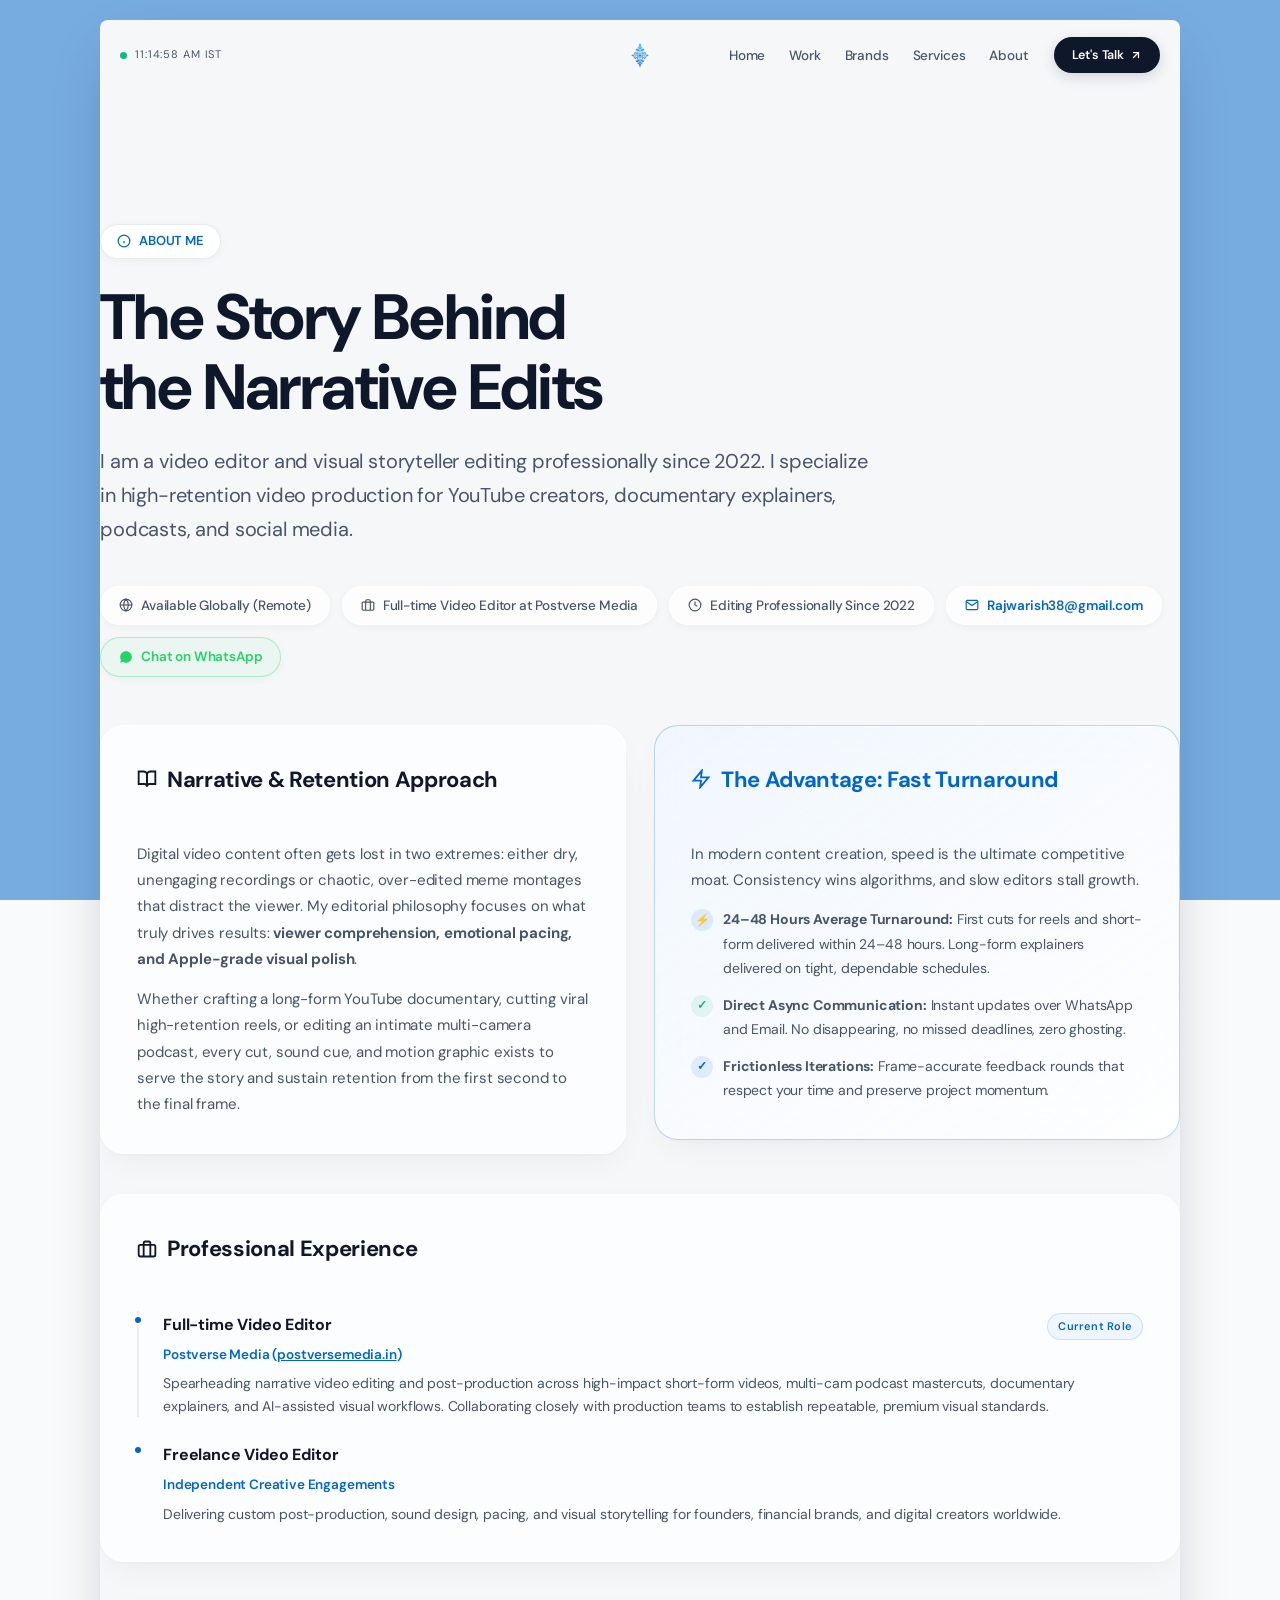
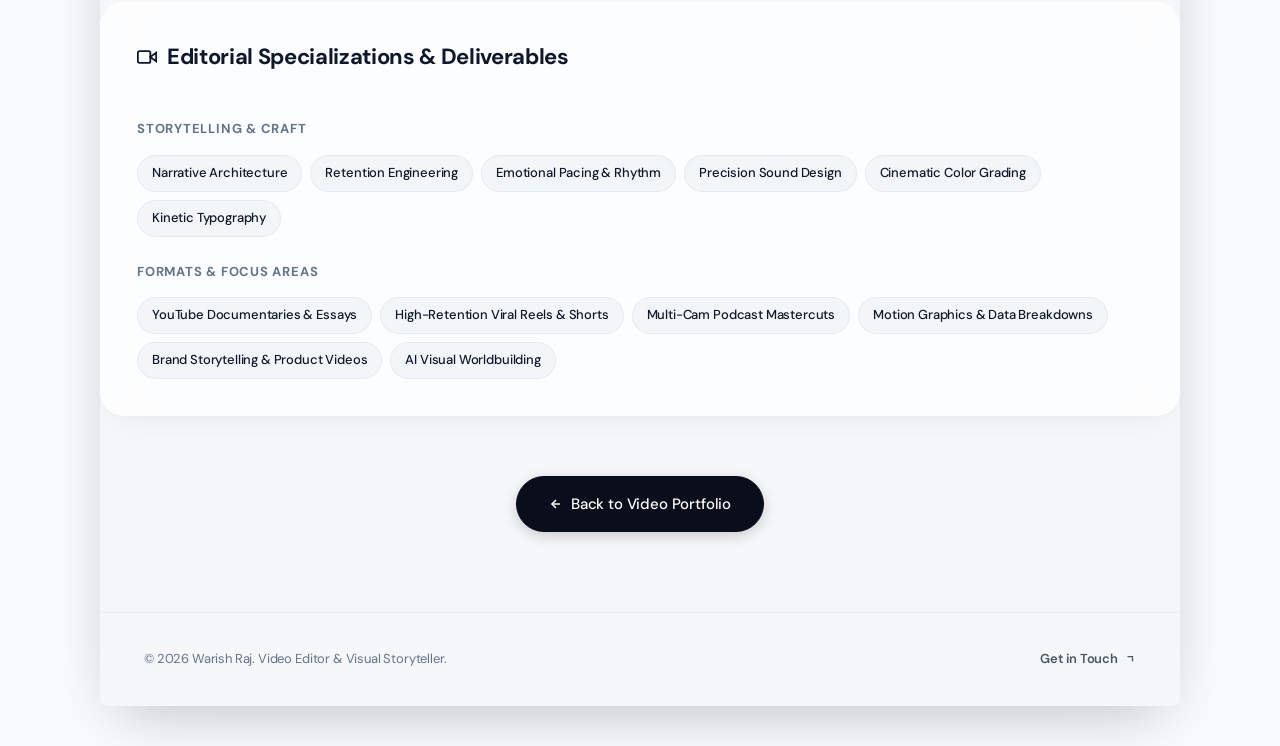
==== about.html @ d956a27b "Initial launch of Warish Raj video editor portfolio" ====
<!DOCTYPE html>
<html lang="en">
<head>
  <meta charset="UTF-8">
  <meta name="viewport" content="width=device-width, initial-scale=1.0">
  <title>About Warish Raj — Video Editor & Visual Storyteller</title>
  <meta name="description" content="Learn about Warish Raj — Video Editor at Postverse Media, visual storyteller, and creator.">

  <!-- Favicon -->
  <link rel="icon" type="image/svg+xml" href="assets/icons/favicon.svg">

  <!-- Primary Font: DM Sans via Google Fonts -->
  <link rel="preconnect" href="https://fonts.googleapis.com">
  <link rel="preconnect" href="https://fonts.gstatic.com" crossorigin>
  <link href="https://fonts.googleapis.com/css2?family=DM+Sans:ital,opsz,wght@0,9..40,100..1000;1,9..40,100..1000&display=swap" rel="stylesheet">

  <!-- Stylesheet -->
  <link rel="stylesheet" href="css/style.css">
</head>
<body>

  <!-- High-Quality Moving Sky Video (vfxace style) -->
  <video class="bg-video" id="bg-video" autoplay loop muted playsinline preload="auto" aria-hidden="true">
    <source src="assets/clouds-bg.mp4" type="video/mp4">
  </video>

  <!-- Apple Fluid Cursor & Ambient Spotlight Follower -->
  <div class="cursor-glow" id="cursor-glow" aria-hidden="true"></div>
  <div class="cursor-follower" id="cursor-follower" aria-hidden="true"></div>
  <div class="cursor-dot" id="cursor-dot" aria-hidden="true"></div>

  <!-- Main Canvas Container -->
  <div class="site-canvas">

    <!-- Top Navigation Bar -->
    <header class="topbar" id="navbar">
      <div class="topbar__left">
        <span class="live-indicator">
          <span class="pulse-dot"></span>
          <span class="time-readout" id="local-time">Available Globally</span>
        </span>
      </div>

      <!-- Center: Brand Mark -->
      <a href="index.html" class="brand-mark" aria-label="Warish Raj Home">
        <img src="assets/vfx-logo.png" alt="Warish Raj" class="vfx-logo-img">
      </a>

      <!-- Right: Main Nav Links -->
      <div class="topbar__right">
        <ul class="nav-links">
          <li><a href="index.html" class="nav-link">Home</a></li>
          <li><a href="index.html#work" class="nav-link">Work</a></li>
          <li><a href="index.html#brands" class="nav-link">Brands</a></li>
          <li><a href="index.html#services" class="nav-link">Services</a></li>
          <li><a href="about.html" class="nav-link active">About</a></li>
        </ul>
        <a href="index.html#contact" class="nav-cta">
          <span>Let's Talk</span>
          <svg width="12" height="12" viewBox="0 0 24 24" fill="none" stroke="currentColor" stroke-width="2.5" stroke-linecap="round" stroke-linejoin="round"><line x1="7" y1="17" x2="17" y2="7"></line><polyline points="7 7 17 7 17 17"></polyline></svg>
        </a>
        <button class="mobile-toggle" aria-label="Toggle navigation menu">
          <span></span>
          <span></span>
          <span></span>
        </button>
      </div>
    </header>

    <!-- About Hero Section -->
    <section class="about-hero">
      <div class="about-header-pill">
        <svg width="14" height="14" viewBox="0 0 24 24" fill="none" stroke="currentColor" stroke-width="2.2"><circle cx="12" cy="12" r="10"></circle><path d="M12 16v-4"></path><path d="M12 8h.01"></path></svg>
        <span>ABOUT ME</span>
      </div>

      <h1 class="about-page-title">
        The Story Behind<br><span class="accent-text">the Narrative Edits</span>
      </h1>

      <p class="about-lead-text">
        I am a video editor and visual storyteller editing professionally since 2022. I specialize in high-retention video production for YouTube creators, documentary explainers, podcasts, and social media.
      </p>

      <!-- Key Profile Metadata Chips -->
      <div class="about-meta-chips">
        <div class="about-meta-chip">
          <svg width="14" height="14" viewBox="0 0 24 24" fill="none" stroke="currentColor" stroke-width="2"><circle cx="12" cy="12" r="10"></circle><line x1="2" y1="12" x2="22" y2="12"></line><path d="M12 2a15.3 15.3 0 0 1 4 10 15.3 15.3 0 0 1-4 10 15.3 15.3 0 0 1-4-10 15.3 15.3 0 0 1 4-10z"></path></svg>
          <span>Available Globally (Remote)</span>
        </div>
        <div class="about-meta-chip">
          <svg width="14" height="14" viewBox="0 0 24 24" fill="none" stroke="currentColor" stroke-width="2"><rect x="2" y="7" width="20" height="14" rx="2" ry="2"></rect><path d="M16 21V5a2 2 0 0 0-2-2h-4a2 2 0 0 0-2 2v16"></path></svg>
          <span>Full-time Video Editor at Postverse Media</span>
        </div>
        <div class="about-meta-chip">
          <svg width="14" height="14" viewBox="0 0 24 24" fill="none" stroke="currentColor" stroke-width="2"><circle cx="12" cy="12" r="10"></circle><polyline points="12 6 12 12 16 14"></polyline></svg>
          <span>Editing Professionally Since 2022</span>
        </div>
        <a href="mailto:Rajwarish38@gmail.com" class="about-meta-chip" style="color: var(--blue-primary); font-weight: 600;">
          <svg width="14" height="14" viewBox="0 0 24 24" fill="none" stroke="currentColor" stroke-width="2"><path d="M4 4h16c1.1 0 2 .9 2 2v12c0 1.1-.9 2-2 2H4c-1.1 0-2-.9-2-2V6c0-1.1.9-2 2-2z"></path><polyline points="22,6 12,13 2,6"></polyline></svg>
          <span>Rajwarish38@gmail.com</span>
        </a>
        <a href="https://wa.me/919905657907?text=Hi%20Warish,%20I%20saw%20your%20about%20page%20and%20want%20to%20discuss%20a%20project." target="_blank" rel="noopener noreferrer" class="about-meta-chip" style="color: #25d366; font-weight: 600; border-color: rgba(37, 211, 102, 0.3); background: rgba(37, 211, 102, 0.05);">
          <svg width="14" height="14" viewBox="0 0 24 24" fill="currentColor"><path d="M12.031 6.172c-3.181 0-5.767 2.586-5.768 5.766-.001 1.298.38 2.27 1.019 3.287l-.711 2.598 2.669-.699c.969.529 1.831.815 2.791.815 3.18 0 5.767-2.587 5.768-5.766 0-3.18-2.587-5.801-5.768-5.801zm3.385 8.211c-.144.405-.837.774-1.17.824-.312.045-.694.07-2.029-.481-1.614-.668-2.659-2.316-2.739-2.424-.079-.107-.655-.87-.655-1.662 0-.792.417-1.182.565-1.341.149-.159.327-.198.435-.198.109 0 .218.002.313.007.101.005.236-.039.369.28.138.332.472 1.15.513 1.233.041.083.069.181.014.289-.055.108-.083.175-.164.271-.082.096-.173.215-.247.289-.083.082-.17.172-.073.338.097.166.432.714.928 1.155.638.568 1.176.745 1.342.827.166.083.264.069.362-.042.098-.111.417-.485.528-.652.111-.166.222-.139.375-.083.153.055.973.458 1.14.542.167.083.278.125.32.194.041.069.041.401-.103.806zM12 2C6.477 2 2 6.477 2 12c0 1.891.524 3.66 1.436 5.176L2 22l4.981-1.399C8.423 21.493 10.153 22 12 22c5.523 0 10-4.477 10-10S17.523 2 12 2z"/></svg>
          <span>Chat on WhatsApp</span>
        </a>
      </div>

      <!-- Two-Column Grid: Narrative Approach & Fast Delivery Advantage -->
      <div class="about-grid">
        <!-- Card 1: Creative Philosophy & Narrative Approach -->
        <div class="about-card">
          <h2 class="about-card__title">
            <svg width="20" height="20" viewBox="0 0 24 24" fill="none" stroke="currentColor" stroke-width="2.2"><path d="M2 3h6a4 4 0 0 1 4 4v14a3 3 0 0 0-3-3H2z"></path><path d="M22 3h-6a4 4 0 0 0-4 4v14a3 3 0 0 1 3-3h7z"></path></svg>
            <span>Narrative &amp; Retention Approach</span>
          </h2>
          <div class="about-card__body">
            <p style="margin-bottom: 14px;">
              Digital video content often gets lost in two extremes: either dry, unengaging recordings or chaotic, over-edited meme montages that distract the viewer. My editorial philosophy focuses on what truly drives results: <strong>viewer comprehension, emotional pacing, and Apple-grade visual polish</strong>.
            </p>
            <p>
              Whether crafting a long-form YouTube documentary, cutting viral high-retention reels, or editing an intimate multi-camera podcast, every cut, sound cue, and motion graphic exists to serve the story and sustain retention from the first second to the final frame.
            </p>
          </div>
        </div>

        <!-- Card 2: The Fast Delivery Advantage -->
        <div class="about-card" style="border-color: rgba(0, 102, 204, 0.25); background: linear-gradient(145deg, rgba(239, 246, 255, 0.75) 0%, rgba(255, 255, 255, 0.9) 100%);">
          <h2 class="about-card__title" style="color: var(--blue-primary);">
            <svg width="20" height="20" viewBox="0 0 24 24" fill="none" stroke="currentColor" stroke-width="2.2"><polygon points="13 2 3 14 12 14 11 22 21 10 12 10 13 2"></polygon></svg>
            <span>The Advantage: Fast Turnaround</span>
          </h2>
          <div class="about-card__body">
            <p style="margin-bottom: 14px;">
              In modern content creation, speed is the ultimate competitive moat. Consistency wins algorithms, and slow editors stall growth.
            </p>
            <div style="display: flex; flex-direction: column; gap: 12px; margin-top: 10px;">
              <div style="display: flex; align-items: flex-start; gap: 10px;">
                <span style="display: inline-flex; align-items: center; justify-content: center; width: 22px; height: 22px; border-radius: 50%; background: rgba(0, 102, 204, 0.1); color: var(--blue-primary); font-size: 12px; font-weight: 700; flex-shrink: 0; margin-top: 2px;">⚡</span>
                <span style="font-size: 14px;"><strong>24–48 Hours Average Turnaround:</strong> First cuts for reels and short-form delivered within 24–48 hours. Long-form explainers delivered on tight, dependable schedules.</span>
              </div>
              <div style="display: flex; align-items: flex-start; gap: 10px;">
                <span style="display: inline-flex; align-items: center; justify-content: center; width: 22px; height: 22px; border-radius: 50%; background: rgba(16, 185, 129, 0.1); color: var(--green-status); font-size: 12px; font-weight: 700; flex-shrink: 0; margin-top: 2px;">✓</span>
                <span style="font-size: 14px;"><strong>Direct Async Communication:</strong> Instant updates over WhatsApp and Email. No disappearing, no missed deadlines, zero ghosting.</span>
              </div>
              <div style="display: flex; align-items: flex-start; gap: 10px;">
                <span style="display: inline-flex; align-items: center; justify-content: center; width: 22px; height: 22px; border-radius: 50%; background: rgba(0, 102, 204, 0.1); color: var(--blue-primary); font-size: 12px; font-weight: 700; flex-shrink: 0; margin-top: 2px;">✓</span>
                <span style="font-size: 14px;"><strong>Frictionless Iterations:</strong> Frame-accurate feedback rounds that respect your time and preserve project momentum.</span>
              </div>
            </div>
          </div>
        </div>
      </div>

      <!-- Experience Section -->
      <div class="about-card" style="margin-bottom: 40px;">
        <h2 class="about-card__title">
          <svg width="20" height="20" viewBox="0 0 24 24" fill="none" stroke="currentColor" stroke-width="2.2"><rect x="2" y="7" width="20" height="14" rx="2" ry="2"></rect><path d="M16 21V5a2 2 0 0 0-2-2h-4a2 2 0 0 0-2 2v16"></path></svg>
          <span>Professional Experience</span>
        </h2>
        <div class="about-card__body">
          <div class="about-timeline-item">
            <span class="about-timeline-dot"></span>
            <div style="display: flex; justify-content: space-between; align-items: baseline; flex-wrap: wrap; gap: 8px;">
              <div class="about-timeline-title">Full-time Video Editor</div>
              <span class="tag tag--accent">Current Role</span>
            </div>
            <div class="about-timeline-sub">Postverse Media (<a href="https://postversemedia.in/" target="_blank" rel="noopener noreferrer" style="text-decoration: underline;">postversemedia.in</a>)</div>
            <div class="about-timeline-desc">
              Spearheading narrative video editing and post-production across high-impact short-form videos, multi-cam podcast mastercuts, documentary explainers, and AI-assisted visual workflows. Collaborating closely with production teams to establish repeatable, premium visual standards.
            </div>
          </div>

          <div class="about-timeline-item" style="border-left-color: transparent; margin-bottom: 0;">
            <span class="about-timeline-dot"></span>
            <div class="about-timeline-title">Freelance Video Editor</div>
            <div class="about-timeline-sub">Independent Creative Engagements</div>
            <div class="about-timeline-desc">
              Delivering custom post-production, sound design, pacing, and visual storytelling for founders, financial brands, and digital creators worldwide.
            </div>
          </div>
        </div>
      </div>

      <!-- Creative Specializations & Client Deliverables -->
      <div class="about-card" style="margin-bottom: 40px;">
        <h2 class="about-card__title">
          <svg width="20" height="20" viewBox="0 0 24 24" fill="none" stroke="currentColor" stroke-width="2.2"><polygon points="23 7 16 12 23 17 23 7"></polygon><rect x="1" y="5" width="15" height="14" rx="2" ry="2"></rect></svg>
          <span>Editorial Specializations &amp; Deliverables</span>
        </h2>
        <div class="about-card__body">
          <p style="font-size: 13px; font-weight: 700; text-transform: uppercase; color: var(--ink-faint); margin-bottom: 10px; letter-spacing: 0.06em;">Storytelling &amp; Craft</p>
          <div class="about-tag-cloud" style="margin-bottom: 24px;">
            <span class="about-tag">Narrative Architecture</span>
            <span class="about-tag">Retention Engineering</span>
            <span class="about-tag">Emotional Pacing &amp; Rhythm</span>
            <span class="about-tag">Precision Sound Design</span>
            <span class="about-tag">Cinematic Color Grading</span>
            <span class="about-tag">Kinetic Typography</span>
          </div>

          <p style="font-size: 13px; font-weight: 700; text-transform: uppercase; color: var(--ink-faint); margin-bottom: 10px; letter-spacing: 0.06em;">Formats &amp; Focus Areas</p>
          <div class="about-tag-cloud">
            <span class="about-tag">YouTube Documentaries &amp; Essays</span>
            <span class="about-tag">High-Retention Viral Reels &amp; Shorts</span>
            <span class="about-tag">Multi-Cam Podcast Mastercuts</span>
            <span class="about-tag">Motion Graphics &amp; Data Breakdowns</span>
            <span class="about-tag">Brand Storytelling &amp; Product Videos</span>
            <span class="about-tag">AI Visual Worldbuilding</span>
          </div>
        </div>
      </div>

      <!-- Bottom Navigation Action -->
      <div style="text-align: center; margin: 60px 0 20px;">
        <a href="index.html" class="btn btn--solid btn--lg">
          <svg width="14" height="14" viewBox="0 0 24 24" fill="none" stroke="currentColor" stroke-width="2.5"><line x1="19" y1="12" x2="5" y2="12"></line><polyline points="12 19 5 12 12 5"></polyline></svg>
          <span>Back to Video Portfolio</span>
        </a>
      </div>

    </section>

    <!-- Footer -->
    <footer class="footer">
      <div class="footer__left">
        <span>&copy; 2026 Warish Raj. Video Editor &amp; Visual Storyteller.</span>
      </div>
      <div class="footer__right">
        <a href="index.html#contact" class="back-to-top">
          <span>Get in Touch</span>
          <svg width="12" height="12" viewBox="0 0 24 24" fill="none" stroke="currentColor" stroke-width="2.5"><polyline points="7 7 17 7 17 17"></polyline></svg>
        </a>
      </div>
    </footer>

  </div><!-- /.site-canvas -->

  

  <!-- Mobile Navigation Drawer -->
  <div class="mobile-nav" id="mobile-nav" role="dialog" aria-modal="true" aria-label="Mobile Navigation">
    <button class="mobile-nav-close" id="mobile-nav-close" aria-label="Close menu">&times;</button>
    <a href="index.html" class="nav-link">Home</a>
    <a href="index.html#work" class="nav-link">Selected Work</a>
    <a href="index.html#services" class="nav-link">Services</a>
    <a href="about.html" class="nav-link active">About Warish Raj</a>
    <a href="index.html#contact" class="nav-link">Contact</a>
  </div>

  <!-- JavaScript -->
  <script src="js/main.js"></script>
</body>
</html>
---- css/style.css ----
/* ==========================================================================
   WARISH RAJ — PORTFOLIO DESIGN SYSTEM
   Theme: Minimalist Studio UI • Single Font System: DM Sans
   ========================================================================== */

/* DM Sans Variable Font (Local + CDN fallback) */
@font-face {
  font-family: 'DM Sans';
  font-style: normal;
  font-weight: 100 1000;
  font-display: swap;
  src: url('../assets/fonts/dmsans-normal.woff2') format('woff2'),
       url('https://fonts.gstatic.com/s/dmsans/v17/rP2Hp2ywxg089UriCZOIHQ.woff2') format('woff2');
}

@font-face {
  font-family: 'DM Sans';
  font-style: italic;
  font-weight: 100 1000;
  font-display: swap;
  src: url('../assets/fonts/dmsans-italic.woff2') format('woff2'),
       url('https://fonts.gstatic.com/s/dmsans/v17/rP2Fp2ywxg089UriCZa4Hz-D.woff2') format('woff2');
}

@import url('https://fonts.googleapis.com/css2?family=DM+Sans:ital,opsz,wght@0,9..40,100..1000;1,9..40,100..1000&display=swap');

:root {
  /* Luminous Bright Palette */
  --bg-base: #f8fafc;
  --bg-canvas: rgba(255, 255, 255, 0.82);
  --bg-card: rgba(255, 255, 255, 0.72);
  --bg-card-hover: rgba(255, 255, 255, 0.92);
  --bg-card-solid: #ffffff;
  --bg-subtle: rgba(241, 245, 249, 0.6);
  
  /* Text & Ink Hierarchy */
  --ink-primary: #0f172a;       /* Deep slate ink */
  --ink-secondary: #475569;     /* Refined body text */
  --ink-faint: #64748b;         /* Metadata & labels */
  --ink-muted: #94a3b8;         /* Subdued indicators */
  
  /* Glass & Specular Borders */
  --glass-border: rgba(255, 255, 255, 0.9);
  --glass-border-subtle: rgba(226, 232, 240, 0.8);
  --glass-highlight: inset 0 1px 0 rgba(255, 255, 255, 0.95);
  --line-divider: rgba(226, 232, 240, 0.7);
  
  /* Signature Accents */
  --blue-primary: #0066cc;
  --blue-hover: #0077ed;
  --blue-soft: #2563eb;
  --blue-glow: rgba(0, 102, 204, 0.2);
  --blue-subtle: #eff6ff;
  
  --amber-warm: #b45309;
  --amber-subtle: #fef3c7;
  
  --green-status: #10b981;
  --green-subtle: #ecfdf5;
  
  /* Single Typography System — DM Sans Everywhere */
  --font-main: 'DM Sans', -apple-system, BlinkMacSystemFont, 'Segoe UI', Roboto, Helvetica, Arial, sans-serif;
  --font-serif: var(--font-main);
  --font-sans: var(--font-main);
  --font-mono: var(--font-main);
  
  /* Apple Squircle Geometry */
  --radius-xs: 8px;
  --radius-sm: 12px;
  --radius-md: 18px;
  --radius-lg: 24px;
  --radius-xl: 32px;
  --radius-pill: 9999px;
  
  /* Translucent Apple Drop Shadows */
  --shadow-sm: 0 2px 8px rgba(15, 23, 42, 0.04);
  --shadow-card: 0 12px 36px -10px rgba(15, 23, 42, 0.06), 0 2px 6px -1px rgba(15, 23, 42, 0.03);
  --shadow-hover: 0 22px 50px -12px rgba(15, 23, 42, 0.1), 0 4px 12px -2px rgba(15, 23, 42, 0.04);
  --shadow-float: 0 30px 80px -20px rgba(15, 23, 42, 0.12);
  
  /* Motion & Springs */
  --ease-apple: cubic-bezier(0.16, 1, 0.3, 1);
  --transition-fast: 0.18s var(--ease-apple);
  --transition-smooth: 0.35s var(--ease-apple);
  --transition-spring: 0.5s var(--ease-apple);
}

/* ==========================================================================
   Reset & Base Styles
   ========================================================================== */
*, *::before, *::after {
  box-sizing: border-box;
  margin: 0;
  padding: 0;
}

html {
  scroll-behavior: smooth;
  font-size: 16px;
  background-color: var(--bg-base);
  color-scheme: light;
}

html, body, button, input, textarea, select, optgroup,
h1, h2, h3, h4, h5, h6, p, span, a, label, li, ul, ol, strong, em, b, i {
  font-family: 'DM Sans', -apple-system, BlinkMacSystemFont, 'Segoe UI', Roboto, Helvetica, Arial, sans-serif !important;
}

body {
  font-family: var(--font-sans);
  font-optical-sizing: auto;
  background-color: var(--bg-base);
  color: var(--ink-primary);
  min-height: 100vh;
  line-height: 1.6;
  font-weight: 400;
  letter-spacing: -0.01em;
  overflow-x: hidden;
  -webkit-font-smoothing: antialiased;
  -moz-osx-font-smoothing: grayscale;
  position: relative;
}

::selection {
  background: var(--blue-primary);
  color: #ffffff;
}

a {
  color: inherit;
  text-decoration: none;
  transition: color var(--transition-fast);
}

button, input, textarea, select {
  font: inherit;
  font-family: 'DM Sans', sans-serif !important;
  color: inherit;
  background: transparent;
  border: none;
  outline: none;
}

button {
  cursor: pointer;
}

img, svg, video {
  max-width: 100%;
  display: block;
}

/* ==========================================================================
   Luminous Ambient Mesh Backdrop & Apple UI Canvas
   ========================================================================== */

/* Translucent pastel light glow orbs */
.ambient-bg {
  position: fixed;
  inset: 0;
  pointer-events: none;
  z-index: 0;
  overflow: hidden;
}

.ambient-orb {
  position: absolute;
  border-radius: 50%;
  filter: blur(90px);
  opacity: 0.45;
  pointer-events: none;
}

.ambient-orb--1 {
  width: 55vw;
  height: 55vw;
  max-width: 800px;
  max-height: 800px;
  top: -15%;
  left: 15%;
  background: radial-gradient(circle, rgba(191, 219, 254, 0.7) 0%, rgba(219, 234, 254, 0.3) 60%, transparent 100%);
  animation: floatOrb 24s ease-in-out infinite alternate;
}

.ambient-orb--2 {
  width: 50vw;
  height: 50vw;
  max-width: 700px;
  max-height: 700px;
  bottom: 5%;
  right: -5%;
  background: radial-gradient(circle, rgba(254, 240, 138, 0.45) 0%, rgba(254, 243, 199, 0.2) 60%, transparent 100%);
  animation: floatOrb 20s ease-in-out infinite alternate-reverse;
}

.ambient-orb--3 {
  width: 40vw;
  height: 40vw;
  max-width: 550px;
  max-height: 550px;
  top: 45%;
  left: -10%;
  background: radial-gradient(circle, rgba(233, 213, 255, 0.5) 0%, rgba(243, 232, 255, 0.15) 60%, transparent 100%);
  animation: floatOrb 28s ease-in-out infinite alternate;
}

@keyframes floatOrb {
  0% { transform: translate(0, 0) scale(1); }
  50% { transform: translate(35px, -25px) scale(1.05); }
  100% { transform: translate(-25px, 35px) scale(0.96); }
}

/* Subtle physical paper grain */
.grain {
  position: fixed;
  inset: 0;
  z-index: 1;
  pointer-events: none;
  opacity: 0.02;
  background-image: url("data:image/svg+xml,%3Csvg viewBox='0 0 200 200' xmlns='http://www.w3.org/2000/svg'%3E%3Cfilter id='noiseFilter'%3E%3CfeTurbulence type='fractalNoise' baseFrequency='0.85' numOctaves='3' stitchTiles='stitch'/%3E%3C/filter%3E%3Crect width='100%25' height='100%25' filter='url(%23noiseFilter)'/%3E%3C/svg%3E");
}

/* Background Cloud Video & High-Quality Sky Rendering */
.bg-video {
  position: fixed;
  inset: 0;
  width: 100vw;
  height: 100vh;
  object-fit: cover;
  object-position: center 30%;
  z-index: 0;
  pointer-events: none;
  filter: contrast(1.06) brightness(1.02) saturate(1.1);
  -webkit-transform: translateZ(0);
  transform: translateZ(0);
  will-change: transform;
  image-rendering: -webkit-optimize-contrast;
  background-color: #79a6d2;
}

/* Floating Clean White Canvas (vfxace style) */
.site-canvas {
  position: relative;
  z-index: 2;
  width: calc(100vw - 200px);
  max-width: 1400px;
  margin: 20px auto 40px;
  background: #f6f7f9;
  border-radius: 8px;
  box-shadow: 0 20px 60px -20px rgba(10, 14, 26, 0.28);
  overflow: clip;
}

@media (max-width: 1100px) {
  .site-canvas {
    width: calc(100vw - 48px);
    margin: 16px auto 32px;
  }
}

@media (max-width: 640px) {
  .site-canvas {
    width: calc(100vw - 16px);
    margin: 8px auto 24px;
    border-radius: 6px;
  }
}

/* ==========================================================================
   Header & Clean Minimal Topbar
   ========================================================================== */
.topbar {
  position: relative;
  z-index: 50;
  display: grid;
  grid-template-columns: 1fr auto 1fr;
  align-items: center;
  padding: 16px 20px 10px;
  background: transparent;
  border-bottom: none;
  width: 100%;
}

.topbar__left {
  display: flex;
  align-items: center;
  gap: 12px;
  font-family: var(--font-mono);
  font-size: 11px;
  letter-spacing: 0.08em;
  text-transform: uppercase;
  color: var(--ink-secondary);
}

.live-indicator {
  display: flex;
  align-items: center;
  gap: 8px;
}

.pulse-dot {
  width: 7px;
  height: 7px;
  background: var(--green-status);
  border-radius: 50%;
  box-shadow: 0 0 0 0 rgba(16, 185, 129, 0.5);
  animation: livePulse 2s infinite cubic-bezier(0.4, 0, 0.6, 1);
}

@keyframes livePulse {
  0% { box-shadow: 0 0 0 0 rgba(16, 185, 129, 0.5); }
  70% { box-shadow: 0 0 0 8px rgba(16, 185, 129, 0); }
  100% { box-shadow: 0 0 0 0 rgba(16, 185, 129, 0); }
}

.topbar__time {
  color: var(--ink-faint);
}

/* Apple Geometric Brand Monogram */
.brand-mark {
  display: inline-flex;
  align-items: center;
  gap: 10px;
  text-decoration: none;
  transition: transform var(--transition-smooth), opacity var(--transition-smooth);
}

.brand-mark:hover {
  transform: translateY(-1px);
}

.brand-mark__symbol {
  width: 36px;
  height: 36px;
  background: linear-gradient(135deg, #ffffff 0%, #f1f5f9 100%);
  border: 1px solid var(--glass-border-subtle);
  border-radius: 10px;
  display: flex;
  align-items: center;
  justify-content: center;
  box-shadow: 0 4px 12px rgba(15, 23, 42, 0.05);
}

.brand-mark__symbol svg {
  width: 18px;
  height: 18px;
}

.brand-mark__text {
  font-family: var(--font-mono);
  font-size: 14px;
  font-weight: 700;
  letter-spacing: 0.06em;
  color: var(--ink-primary);
}

.topbar__right {
  display: flex;
  align-items: center;
  justify-content: flex-end;
  gap: 24px;
}

.nav-links {
  display: flex;
  align-items: center;
  gap: 20px;
  list-style: none;
}

.nav-link {
  font-size: 13.5px;
  font-weight: 500;
  color: var(--ink-secondary);
  transition: color var(--transition-fast);
  position: relative;
  padding: 4px 2px;
}

.nav-link:hover, .nav-link.active {
  color: var(--ink-primary);
}

.nav-link::after {
  content: '';
  position: absolute;
  bottom: 0;
  left: 0;
  width: 0;
  height: 2px;
  background: var(--blue-primary);
  border-radius: 2px;
  transition: width var(--transition-smooth);
}

.nav-link:hover::after, .nav-link.active::after {
  width: 100%;
}

/* Apple Style Floating Action Pill */
.nav-cta {
  font-size: 12.5px;
  font-weight: 600;
  padding: 8px 18px;
  border-radius: var(--radius-pill);
  background: var(--ink-primary);
  color: #ffffff;
  display: inline-flex;
  align-items: center;
  gap: 6px;
  transition: all var(--transition-fast);
  box-shadow: 0 4px 14px rgba(15, 23, 42, 0.15);
}

.nav-cta:hover {
  background: var(--blue-primary);
  color: #ffffff;
  transform: translateY(-1px);
  box-shadow: 0 6px 18px var(--blue-glow);
}

/* Mobile Toggle */
.mobile-toggle {
  display: none;
  width: 40px;
  height: 40px;
  flex-direction: column;
  justify-content: center;
  align-items: center;
  gap: 5px;
  cursor: pointer;
  z-index: 70;
  border-radius: var(--radius-sm);
  background: rgba(241, 245, 249, 0.85);
  border: 1px solid var(--glass-border-subtle);
  transition: all var(--transition-fast);
  padding: 0;
}

.mobile-toggle:hover {
  background: #ffffff;
  box-shadow: var(--shadow-sm);
}

.mobile-toggle span {
  display: block;
  width: 18px;
  height: 2px;
  background: var(--ink-primary);
  border-radius: 2px;
  pointer-events: none;
  transition: transform 0.25s ease, opacity 0.25s ease;
}

.mobile-toggle.active span:nth-child(1) {
  transform: translateY(7px) rotate(45deg);
}

.mobile-toggle.active span:nth-child(2) {
  opacity: 0;
}

.mobile-toggle.active span:nth-child(3) {
  transform: translateY(-7px) rotate(-45deg);
}

/* ==========================================================================
   Hero Section — Exact Visuals That Scale Layout
   ========================================================================== */
.hero-viewport {
  min-height: calc(100vh - 40px);
  display: flex;
  flex-direction: column;
  justify-content: space-between;
  align-items: center;
  padding: 24px 36px 18px;
  box-sizing: border-box;
  position: relative;
  text-align: center;
}

@media (max-width: 768px) {
  .hero-viewport {
    min-height: calc(100vh - 16px);
    padding: 18px 16px 14px;
  }
}

.vfx-logo-img {
  height: 38px;
  width: auto;
  display: block;
  transition: transform 0.25s ease;
}

.vfx-logo-img:hover {
  transform: scale(1.08);
}

.nav-subtle-pill {
  justify-self: end;
  font-size: 13px;
  font-weight: 500;
  color: #4a5266;
  padding: 6px 16px;
  border-radius: 999px;
  background: rgba(255, 255, 255, 0.8);
  border: 1px solid rgba(10, 14, 26, 0.08);
  text-decoration: none;
  transition: all 0.2s ease;
}

.nav-subtle-pill:hover {
  background: #ffffff;
  color: #0a0e1a;
  box-shadow: 0 2px 8px rgba(10, 14, 26, 0.06);
}

.hero__inner {
  width: 100%;
  max-width: 880px;
  margin: auto 0;
  display: flex;
  flex-direction: column;
  align-items: center;
  padding: 12px 0 24px;
}

/* Badge */
.badge {
  display: inline-flex;
  align-items: center;
  gap: 10px;
  padding: 7px 18px 7px 14px;
  border-radius: var(--radius-pill);
  background: #ffffff;
  border: 1px solid rgba(10, 14, 26, 0.08);
  font-size: 13px;
  font-weight: 500;
  color: #4a5266;
  margin-bottom: 24px;
  box-shadow: 0 4px 16px -8px rgba(10, 14, 26, 0.1);
  animation: fadeUp 0.8s var(--ease-apple) both;
}

.badge__dot {
  width: 8px;
  height: 8px;
  border-radius: 50%;
  background: #2f6df3;
  box-shadow: 0 0 0 0 rgba(47, 109, 243, 0.4);
  animation: badgePulse 2s ease-in-out infinite;
}

@keyframes badgePulse {
  0%, 100% { box-shadow: 0 0 0 0 rgba(47, 109, 243, 0.4); }
  50% { box-shadow: 0 0 0 6px rgba(47, 109, 243, 0); }
}

.badge__text {
  color: #0a0e1a;
  font-weight: 500;
}

.badge__sep {
  color: #cbd5e1;
  font-size: 11px;
}

.badge__highlight {
  color: #0066cc;
  font-weight: 600;
  font-size: 12.5px;
}

.hero__center {
  width: 100%;
  display: flex;
  flex-direction: column;
  align-items: center;
}

.hero__title {
  font-family: var(--font-main);
  font-size: clamp(38px, 5.6vw, 68px);
  font-weight: 600;
  line-height: 1.08;
  letter-spacing: -0.025em;
  color: #0a0e1a;
  margin-bottom: 16px;
  animation: fadeUp 0.9s var(--ease-apple) 0.1s both;
}

.accent-scale {
  font-style: italic;
  color: #2f6df3;
  font-weight: 500;
}

.hero__subtitle {
  font-family: var(--font-main);
  font-size: clamp(15px, 1.4vw, 18px);
  line-height: 1.6;
  color: #4a5266;
  font-weight: 500;
  max-width: 600px;
  margin: 0 auto 32px;
  animation: fadeUp 0.9s var(--ease-apple) 0.2s both;
}

.hero__actions {
  display: flex;
  align-items: center;
  justify-content: center;
  gap: 12px;
  margin-bottom: 40px;
  flex-wrap: wrap;
  animation: fadeUp 0.9s var(--ease-apple) 0.3s both;
}

/* Button System */
.btn {
  display: inline-flex;
  align-items: center;
  justify-content: center;
  gap: 8px;
  text-decoration: none;
  cursor: pointer;
  transition: all 0.2s ease;
  position: relative;
}

.btn--ghost {
  background: #ffffff;
  color: #0a0e1a;
  border: 1px solid rgba(10, 14, 26, 0.12);
  border-radius: var(--radius-pill);
  padding: 12px 26px;
  font-size: 14px;
  font-weight: 500;
  box-shadow: 0 2px 8px rgba(10, 14, 26, 0.04);
}

.btn--ghost:hover {
  background: #f8fafc;
  transform: translateY(-2px);
  box-shadow: 0 6px 16px rgba(10, 14, 26, 0.08);
}

.btn--solid {
  background: #0a0e1a;
  color: #ffffff;
  border: 1px solid #0a0e1a;
  border-radius: var(--radius-pill);
  padding: 12px 28px;
  font-size: 14px;
  font-weight: 500;
  box-shadow: 0 4px 14px rgba(10, 14, 26, 0.18);
}

.btn--solid:hover {
  background: #1e293b;
  transform: translateY(-2px);
  box-shadow: 0 8px 20px rgba(10, 14, 26, 0.25);
}

.btn--sm {
  padding: 8px 18px;
  font-size: 12.5px;
  font-weight: 600;
  border-radius: var(--radius-pill);
}

.hero__clients {
  width: 100%;
  max-width: 820px;
  margin: 0 auto;
}


.btn--dark {
  background: var(--ink-primary);
  color: #ffffff;
  border: 1px solid var(--ink-primary);
}

.btn--dark:hover {
  background: #000000;
  transform: translateY(-2px);
  box-shadow: 0 8px 24px rgba(15, 23, 42, 0.2);
}

.btn--lg {
  padding: 15px 32px;
  font-size: 15px;
}

.btn svg {
  transition: transform var(--transition-fast);
}

.btn:hover svg {
  transform: translate(2px, -2px);
}

/* ==========================================================================
   Storyteller Manifesto Banner
   ========================================================================== */
.storyteller-banner {
  max-width: 940px;
  margin: 50px auto 0;
  background: var(--bg-card);
  backdrop-filter: blur(24px);
  border: 1px solid var(--glass-border);
  border-radius: var(--radius-lg);
  padding: 32px 38px;
  box-shadow: var(--shadow-card), var(--glass-highlight);
  display: grid;
  grid-template-columns: auto 1fr;
  gap: 28px;
  align-items: center;
  text-align: left;
}

@media (max-width: 768px) {
  .storyteller-banner {
    grid-template-columns: 1fr;
    padding: 24px;
    gap: 16px;
  }
}

.storyteller-badge-icon {
  width: 52px;
  height: 52px;
  border-radius: 16px;
  background: linear-gradient(135deg, #eff6ff 0%, #dbeafe 100%);
  border: 1px solid rgba(191, 219, 254, 0.8);
  display: flex;
  align-items: center;
  justify-content: center;
  color: var(--blue-primary);
}

.storyteller-banner-title {
  font-size: 17px;
  font-weight: 700;
  color: var(--ink-primary);
  margin-bottom: 4px;
}

.storyteller-banner-text {
  font-size: 14px;
  color: var(--ink-secondary);
  line-height: 1.6;
}

/* ==========================================================================
   Clients & Brand Experience Marquee
   ========================================================================== */
.clients-marquee-section {
  width: 100%;
  padding: 60px 0 20px;
  position: relative;
  animation: fadeUp 1s var(--ease-apple) 0.4s both;
}

.clients__label {
  text-align: center;
  font-family: var(--font-mono);
  font-size: 11px;
  letter-spacing: 0.16em;
  text-transform: uppercase;
  color: var(--ink-faint);
  margin-bottom: 24px;
}

.clients__marquee {
  width: 100%;
  max-width: 900px;
  margin: 0 auto;
  position: relative;
  overflow: hidden;
  -webkit-mask-image: linear-gradient(90deg, transparent 0%, #000 12%, #000 88%, transparent 100%);
  mask-image: linear-gradient(90deg, transparent 0%, #000 12%, #000 88%, transparent 100%);
}

.clients__track {
  width: max-content;
  display: flex;
  align-items: center;
  gap: 56px;
  animation: marqueeScroll 28s linear infinite;
}

.clients__track:hover {
  animation-play-state: paused;
}

@keyframes marqueeScroll {
  0% { transform: translateX(0); }
  100% { transform: translateX(-50%); }
}

.client-item {
  display: inline-flex;
  align-items: center;
  justify-content: center;
  padding: 8px 14px;
  background: transparent;
  border: none;
  box-shadow: none;
  white-space: nowrap;
  transition: transform var(--transition-fast), opacity var(--transition-fast);
}

.client-item:hover {
  background: transparent;
  border: none;
  box-shadow: none;
  transform: translateY(-2px);
}

.client-logo-img {
  height: 48px;
  max-height: 52px;
  max-width: 230px;
  width: auto;
  object-fit: contain;
  mix-blend-mode: multiply;
  opacity: 0.95;
  filter: contrast(1.02);
  transition: transform var(--transition-fast), opacity var(--transition-fast);
}

.client-item:hover .client-logo-img {
  opacity: 1;
  transform: scale(1.08);
}

/* ==========================================================================
   Section Headers & Common Structure
   ========================================================================== */
.section {
  padding: 90px 48px;
  position: relative;
  border-top: 1px solid var(--line-divider);
}

@media (max-width: 768px) {
  .section {
    padding: 64px 20px;
  }
}

.section-header {
  max-width: 820px;
  margin: 0 auto 50px;
  text-align: center;
}

.section-header--left {
  text-align: left;
  margin: 0 0 40px;
}

.section-eyebrow {
  display: inline-block;
  font-family: var(--font-mono);
  font-size: 11px;
  font-weight: 700;
  letter-spacing: 0.16em;
  text-transform: uppercase;
  color: var(--blue-primary);
  margin-bottom: 12px;
}

.section-title {
  font-family: var(--font-serif);
  font-size: clamp(32px, 4.2vw, 54px);
  font-weight: 600;
  line-height: 1.15;
  letter-spacing: -0.02em;
  color: var(--ink-primary);
  margin-bottom: 16px;
}

.section-title em, .section-title .accent-text {
  font-style: normal;
  font-weight: 600;
  color: var(--blue-primary);
}

.section-desc {
  font-size: clamp(15px, 1.4vw, 17px);
  color: var(--ink-secondary);
  line-height: 1.65;
}

/* ==========================================================================
   Apple Segmented Filter Controls
   ========================================================================== */
.filter-container {
  display: inline-flex;
  align-items: center;
  justify-content: center;
  gap: 4px;
  flex-wrap: wrap;
  margin: 0 auto 48px;
  padding: 6px;
  background: rgba(241, 245, 249, 0.85);
  backdrop-filter: blur(16px);
  border: 1px solid var(--glass-border-subtle);
  border-radius: var(--radius-pill);
  box-shadow: var(--shadow-sm), var(--glass-highlight);
}

.filter-btn {
  padding: 7px 18px;
  font-size: 13px;
  font-weight: 600;
  border-radius: var(--radius-pill);
  background: transparent;
  color: var(--ink-secondary);
  transition: all var(--transition-fast);
}

.filter-btn:hover {
  color: var(--ink-primary);
}

.filter-btn.active {
  background: #ffffff;
  color: var(--ink-primary);
  box-shadow: 0 2px 8px rgba(15, 23, 42, 0.08);
}

/* ==========================================================================
   Selected Work & Project Cards (Apple UI Glassmorphism)
   ========================================================================== */
.work-grid {
  display: grid;
  grid-template-columns: repeat(2, 1fr);
  gap: 32px;
}

@media (max-width: 900px) {
  .work-grid {
    grid-template-columns: 1fr;
    gap: 28px;
  }
}

.work-item {
  position: relative;
  background: var(--bg-card);
  backdrop-filter: blur(28px) saturate(180%);
  -webkit-backdrop-filter: blur(28px) saturate(180%);
  border: 1px solid var(--glass-border);
  border-radius: var(--radius-lg);
  overflow: hidden;
  display: flex;
  flex-direction: column;
  transition: transform var(--transition-smooth), box-shadow var(--transition-smooth), border-color var(--transition-smooth);
  cursor: pointer;
  box-shadow: var(--shadow-card), var(--glass-highlight);
}

.work-item:hover {
  transform: translateY(-5px);
  border-color: #cbd5e1;
  box-shadow: var(--shadow-hover);
}

.work-item--featured {
  grid-column: span 2;
}

@media (max-width: 900px) {
  .work-item--featured {
    grid-column: span 1;
  }
}

.work-item__media {
  position: relative;
  aspect-ratio: 16 / 9;
  background: #ffffff;
  overflow: hidden;
  border-bottom: 1px solid var(--line-divider);
}

.work-item__thumb {
  width: 100%;
  height: 100%;
  object-fit: cover;
  transition: transform 0.6s var(--ease-apple);
}

.work-item:hover .work-item__thumb {
  transform: scale(1.03);
}

.work-item__overlay {
  position: absolute;
  inset: 0;
  background: rgba(15, 23, 42, 0.0);
  display: flex;
  align-items: center;
  justify-content: center;
  opacity: 0;
  transition: all var(--transition-smooth);
}

.work-item:hover .work-item__overlay {
  opacity: 1;
  background: rgba(15, 23, 42, 0.2);
}

.work-item__play {
  width: 60px;
  height: 60px;
  border-radius: 50%;
  background: rgba(255, 255, 255, 0.95);
  backdrop-filter: blur(12px);
  color: var(--ink-primary);
  display: flex;
  align-items: center;
  justify-content: center;
  padding-left: 3px;
  box-shadow: 0 10px 30px rgba(15, 23, 42, 0.25);
  transform: scale(0.85);
  transition: transform var(--transition-smooth);
}

.work-item:hover .work-item__play {
  transform: scale(1);
}

.work-item__content {
  padding: 26px 30px 28px;
  display: flex;
  flex-direction: column;
  flex: 1;
}

.work-item__meta-top {
  display: flex;
  align-items: center;
  justify-content: space-between;
  gap: 12px;
  margin-bottom: 12px;
}

.work-item__tags {
  display: flex;
  align-items: center;
  gap: 6px;
  flex-wrap: wrap;
}

.tag {
  font-family: var(--font-mono);
  font-size: 11px;
  font-weight: 600;
  padding: 3px 10px;
  border-radius: var(--radius-pill);
  background: rgba(241, 245, 249, 0.9);
  border: 1px solid var(--glass-border-subtle);
  color: var(--ink-secondary);
  letter-spacing: 0.02em;
}

.tag--accent {
  background: var(--blue-subtle);
  border-color: rgba(191, 219, 254, 0.8);
  color: var(--blue-primary);
}

.tag--gold {
  background: var(--amber-subtle);
  border-color: rgba(253, 230, 138, 0.8);
  color: var(--amber-warm);
}

.work-item__year {
  font-family: var(--font-mono);
  font-size: 12px;
  color: var(--ink-faint);
  font-weight: 500;
}

.work-item__title {
  font-size: 21px;
  font-weight: 700;
  line-height: 1.3;
  letter-spacing: -0.02em;
  color: var(--ink-primary);
  margin-bottom: 10px;
  transition: color var(--transition-fast);
}

.work-item:hover .work-item__title {
  color: var(--blue-primary);
}

.work-item__desc {
  font-size: 14.5px;
  color: var(--ink-secondary);
  line-height: 1.62;
  margin-bottom: 18px;
}

.work-item__footer {
  margin-top: auto;
  display: flex;
  align-items: center;
  justify-content: flex-end;
  padding-top: 14px;
  border-top: 1px solid var(--line-divider);
}

.work-item__cta {
  font-size: 13.5px;
  font-weight: 600;
  color: var(--blue-primary);
  display: inline-flex;
  align-items: center;
  gap: 4px;
  transition: transform var(--transition-fast), color var(--transition-fast);
}

.work-item:hover .work-item__cta {
  color: #1d4ed8;
  transform: translateX(4px);
}

/* ==========================================================================
   Featured Project: Result Darpan (Apple Glass Hero Showcase)
   ========================================================================== */
.featured-project-banner {
  background: var(--bg-card);
  backdrop-filter: blur(32px) saturate(180%);
  border: 1px solid var(--glass-border);
  border-radius: var(--radius-xl);
  padding: 48px;
  position: relative;
  overflow: hidden;
  box-shadow: var(--shadow-hover), var(--glass-highlight);
  display: grid;
  grid-template-columns: 1.15fr 1fr;
  gap: 48px;
  align-items: center;
}

@media (max-width: 960px) {
  .featured-project-banner {
    grid-template-columns: 1fr;
    padding: 32px 24px;
    gap: 36px;
  }
}

.featured-project__badge {
  display: inline-flex;
  align-items: center;
  gap: 8px;
  padding: 6px 14px;
  border-radius: var(--radius-pill);
  background: var(--green-subtle);
  border: 1px solid rgba(167, 243, 208, 0.8);
  font-family: var(--font-mono);
  font-size: 11px;
  font-weight: 700;
  color: #059669;
  margin-bottom: 20px;
}

.featured-project__title {
  font-size: clamp(28px, 3.6vw, 42px);
  font-weight: 800;
  letter-spacing: -0.03em;
  color: var(--ink-primary);
  margin-bottom: 12px;
}

.featured-project__url {
  display: inline-flex;
  align-items: center;
  gap: 6px;
  font-family: var(--font-mono);
  font-size: 13.5px;
  color: var(--blue-primary);
  font-weight: 600;
  margin-bottom: 18px;
  transition: color var(--transition-fast);
}

.featured-project__url:hover {
  text-decoration: underline;
}

.featured-project__desc {
  font-size: 15px;
  color: var(--ink-secondary);
  line-height: 1.68;
  margin-bottom: 24px;
}

.features-list {
  display: grid;
  grid-template-columns: repeat(2, 1fr);
  gap: 12px;
  margin-bottom: 32px;
}

@media (max-width: 540px) {
  .features-list {
    grid-template-columns: 1fr;
  }
}

.feature-pill {
  display: flex;
  align-items: center;
  gap: 10px;
  padding: 10px 14px;
  background: rgba(248, 250, 252, 0.9);
  border: 1px solid var(--glass-border-subtle);
  border-radius: var(--radius-sm);
  font-size: 13px;
  font-weight: 500;
  color: var(--ink-primary);
}

.feature-pill svg {
  color: var(--blue-primary);
  flex-shrink: 0;
}

.featured-project__actions {
  display: flex;
  align-items: center;
  gap: 14px;
  flex-wrap: wrap;
}

.featured-project__preview {
  position: relative;
  border-radius: var(--radius-md);
  overflow: hidden;
  box-shadow: var(--shadow-card);
  transition: transform var(--transition-smooth);
}

.featured-project__preview:hover {
  transform: translateY(-4px);
}

/* ==========================================================================
   About Me & Background (Editorial Storyteller Identity)
   ========================================================================== */
.about-grid {
  display: grid;
  grid-template-columns: 1fr 1.35fr;
  gap: 56px;
  align-items: start;
}

@media (max-width: 900px) {
  .about-grid {
    grid-template-columns: 1fr;
    gap: 40px;
  }
}

.about-card {
  background: var(--bg-card);
  backdrop-filter: blur(28px);
  border: 1px solid var(--glass-border);
  border-radius: var(--radius-xl);
  padding: 36px;
  display: flex;
  flex-direction: column;
  gap: 28px;
  box-shadow: var(--shadow-card), var(--glass-highlight);
}

.about-card__header {
  display: flex;
  align-items: center;
  gap: 18px;
}

.about-avatar {
  width: 70px;
  height: 70px;
  border-radius: 20px;
  background: linear-gradient(135deg, #0066cc 0%, #1d4ed8 100%);
  display: flex;
  align-items: center;
  justify-content: center;
  font-family: var(--font-mono);
  font-size: 24px;
  font-weight: 800;
  color: #ffffff;
  box-shadow: 0 8px 24px var(--blue-glow);
}

.about-card__name {
  font-size: 22px;
  font-weight: 800;
  color: var(--ink-primary);
  margin-bottom: 4px;
}

.about-card__role {
  font-size: 13.5px;
  color: var(--blue-primary);
  font-weight: 600;
}

.info-rows {
  display: flex;
  flex-direction: column;
  gap: 14px;
}

.info-row {
  display: flex;
  align-items: flex-start;
  justify-content: space-between;
  gap: 12px;
  padding-bottom: 12px;
  border-bottom: 1px solid var(--line-divider);
  font-size: 13.5px;
}

.info-label {
  color: var(--ink-faint);
  font-family: var(--font-mono);
  text-transform: uppercase;
  letter-spacing: 0.05em;
  font-size: 11px;
  font-weight: 600;
}

.info-value {
  color: var(--ink-primary);
  font-weight: 600;
  text-align: right;
}

.education-box {
  background: rgba(248, 250, 252, 0.85);
  border: 1px solid var(--glass-border-subtle);
  border-radius: var(--radius-md);
  padding: 20px;
}

.education-box__title {
  font-family: var(--font-mono);
  font-size: 11px;
  text-transform: uppercase;
  letter-spacing: 0.1em;
  color: var(--amber-warm);
  font-weight: 700;
  margin-bottom: 12px;
}

.education-item {
  margin-bottom: 10px;
}

.education-item:last-child {
  margin-bottom: 0;
}

.education-degree {
  font-size: 13.5px;
  font-weight: 700;
  color: var(--ink-primary);
}

.education-school {
  font-size: 12.5px;
  color: var(--ink-secondary);
}

.about-narrative {
  display: flex;
  flex-direction: column;
  gap: 20px;
  font-size: 16px;
  color: var(--ink-secondary);
  line-height: 1.75;
}

.about-narrative p strong {
  color: var(--ink-primary);
  font-weight: 700;
}

.highlight-quote {
  padding: 24px 28px;
  background: rgba(239, 246, 255, 0.8);
  border-left: 3px solid var(--blue-primary);
  border-radius: 0 var(--radius-md) var(--radius-md) 0;
  font-family: var(--font-serif);
  font-size: 20px;
  font-style: normal;
  line-height: 1.6;
  color: var(--ink-primary);
  margin: 10px 0;
}

/* ==========================================================================
   Professional Experience Timeline
   ========================================================================== */
.timeline {
  position: relative;
  max-width: 860px;
  margin: 0 auto;
  display: flex;
  flex-direction: column;
  gap: 32px;
}

.timeline::before {
  content: '';
  position: absolute;
  top: 10px;
  bottom: 10px;
  left: 24px;
  width: 2px;
  background: var(--line-divider);
}

@media (max-width: 640px) {
  .timeline::before {
    left: 14px;
  }
}

.timeline-card {
  position: relative;
  margin-left: 60px;
  background: var(--bg-card);
  backdrop-filter: blur(28px);
  border: 1px solid var(--glass-border);
  border-radius: var(--radius-lg);
  padding: 32px;
  box-shadow: var(--shadow-card), var(--glass-highlight);
  transition: all var(--transition-smooth);
}

@media (max-width: 640px) {
  .timeline-card {
    margin-left: 40px;
    padding: 24px;
  }
}

.timeline-card:hover {
  border-color: #cbd5e1;
  transform: translateX(4px);
  box-shadow: var(--shadow-hover);
}

.timeline-node {
  position: absolute;
  top: 36px;
  left: -48px;
  width: 24px;
  height: 24px;
  border-radius: 50%;
  background: #ffffff;
  border: 2px solid var(--blue-primary);
  display: flex;
  align-items: center;
  justify-content: center;
  box-shadow: var(--shadow-sm);
}

@media (max-width: 640px) {
  .timeline-node {
    left: -38px;
    width: 20px;
    height: 20px;
  }
}

.timeline-node::after {
  content: '';
  width: 8px;
  height: 8px;
  border-radius: 50%;
  background: var(--blue-primary);
}

.timeline-node--current {
  border-color: var(--green-status);
}

.timeline-node--current::after {
  background: var(--green-status);
}

.timeline-header {
  display: flex;
  align-items: flex-start;
  justify-content: space-between;
  gap: 16px;
  margin-bottom: 14px;
  flex-wrap: wrap;
}

.timeline-role {
  font-size: 20px;
  font-weight: 700;
  color: var(--ink-primary);
  margin-bottom: 4px;
}

.timeline-company {
  font-size: 14px;
  color: var(--blue-primary);
  font-weight: 600;
  display: inline-flex;
  align-items: center;
  gap: 6px;
}

.timeline-company:hover {
  text-decoration: underline;
}

.timeline-period {
  font-family: var(--font-mono);
  font-size: 12px;
  font-weight: 600;
  padding: 4px 12px;
  border-radius: var(--radius-pill);
  background: rgba(241, 245, 249, 0.9);
  border: 1px solid var(--glass-border-subtle);
  color: var(--ink-secondary);
}

.timeline-period--current {
  background: var(--green-subtle);
  border-color: rgba(167, 243, 208, 0.8);
  color: #059669;
}

.timeline-desc {
  font-size: 14.5px;
  color: var(--ink-secondary);
  line-height: 1.65;
  margin-bottom: 18px;
}

.timeline-chips {
  display: flex;
  align-items: center;
  gap: 8px;
  flex-wrap: wrap;
}

.chip {
  font-size: 12px;
  font-weight: 500;
  padding: 4px 11px;
  border-radius: var(--radius-pill);
  background: rgba(241, 245, 249, 0.8);
  border: 1px solid var(--glass-border-subtle);
  color: var(--ink-secondary);
}

/* ==========================================================================
   Skills and Expertise (Clean Apple Minimalist Cards)
   ========================================================================== */
.skills-grid {
  display: grid;
  grid-template-columns: repeat(2, 1fr);
  gap: 32px;
}

@media (max-width: 860px) {
  .skills-grid {
    grid-template-columns: 1fr;
  }
}

.skill-category-card {
  background: var(--bg-card);
  backdrop-filter: blur(28px);
  border: 1px solid var(--glass-border);
  border-radius: var(--radius-lg);
  padding: 32px;
  display: flex;
  flex-direction: column;
  box-shadow: var(--shadow-card), var(--glass-highlight);
  transition: all var(--transition-smooth);
}

.skill-category-card:hover {
  border-color: #cbd5e1;
  transform: translateY(-3px);
  box-shadow: var(--shadow-hover);
}

.skill-category-card__header {
  display: flex;
  align-items: center;
  gap: 14px;
  margin-bottom: 24px;
  padding-bottom: 16px;
  border-bottom: 1px solid var(--line-divider);
}

.skill-icon-wrap {
  width: 44px;
  height: 44px;
  border-radius: 14px;
  background: var(--blue-subtle);
  border: 1px solid rgba(191, 219, 254, 0.8);
  display: flex;
  align-items: center;
  justify-content: center;
  color: var(--blue-primary);
}

.skill-icon-wrap--gold {
  background: var(--amber-subtle);
  border-color: rgba(253, 230, 138, 0.8);
  color: var(--amber-warm);
}

.skill-icon-wrap--green {
  background: var(--green-subtle);
  border-color: rgba(167, 243, 208, 0.8);
  color: #059669;
}

.skill-category-title {
  font-size: 19px;
  font-weight: 700;
  color: var(--ink-primary);
}

.skill-items-list {
  display: flex;
  flex-direction: column;
  gap: 14px;
}

.skill-row {
  display: flex;
  align-items: center;
  justify-content: space-between;
  gap: 16px;
}

.skill-name {
  font-size: 14.5px;
  font-weight: 500;
  color: var(--ink-primary);
}

.skill-metric-badge {
  font-family: var(--font-mono);
  font-size: 12px;
  font-weight: 700;
  padding: 3px 10px;
  border-radius: var(--radius-pill);
  background: var(--blue-subtle);
  border: 1px solid rgba(191, 219, 254, 0.8);
  color: var(--blue-primary);
}

.tools-grid {
  display: grid;
  grid-template-columns: repeat(auto-fill, minmax(130px, 1fr));
  gap: 10px;
  margin-top: 8px;
}

.tool-badge {
  padding: 10px 14px;
  background: rgba(248, 250, 252, 0.9);
  border: 1px solid var(--glass-border-subtle);
  border-radius: var(--radius-sm);
  font-size: 12.5px;
  font-weight: 600;
  color: var(--ink-primary);
  display: flex;
  align-items: center;
  gap: 8px;
  transition: all var(--transition-fast);
}

.tool-badge:hover {
  background: #ffffff;
  border-color: #cbd5e1;
  transform: translateY(-2px);
  box-shadow: var(--shadow-sm);
}

.tool-badge-dot {
  width: 6px;
  height: 6px;
  border-radius: 50%;
  background: var(--blue-primary);
}

.skill-footnote {
  margin-top: 18px;
  font-size: 12.5px;
  color: var(--ink-faint);
  line-height: 1.5;
  font-style: normal;
}

/* ==========================================================================
   Services Section (Frosted Apple Cards)
   ========================================================================== */
.services-grid {
  display: grid;
  grid-template-columns: repeat(2, 1fr);
  gap: 28px;
}

@media (max-width: 820px) {
  .services-grid {
    grid-template-columns: 1fr;
    gap: 20px;
  }
}

/* ==========================================================================
   Advantage Banner & Fast Delivery Highlights
   ========================================================================== */
.advantage-banner {
  background: linear-gradient(135deg, rgba(239, 246, 255, 0.8) 0%, rgba(255, 255, 255, 0.95) 100%);
  border: 1px solid rgba(191, 219, 254, 0.85);
  border-radius: var(--radius-xl);
  padding: 40px 36px;
  margin-top: 48px;
  box-shadow: var(--shadow-card);
}

.advantage-banner__header {
  max-width: 720px;
  margin-bottom: 30px;
}

.advantage-banner__title {
  font-size: clamp(22px, 2.6vw, 30px);
  font-weight: 700;
  letter-spacing: -0.02em;
  color: var(--ink-primary);
  margin: 12px 0 8px;
}

.advantage-banner__desc {
  font-size: 15px;
  color: var(--ink-secondary);
  line-height: 1.6;
}

.advantage-grid {
  display: grid;
  grid-template-columns: repeat(4, 1fr);
  gap: 18px;
}

@media (max-width: 1024px) {
  .advantage-grid {
    grid-template-columns: repeat(2, 1fr);
  }
}

@media (max-width: 640px) {
  .advantage-banner {
    padding: 28px 20px;
  }
  .advantage-grid {
    grid-template-columns: 1fr;
    gap: 14px;
  }
}

.advantage-card {
  background: rgba(255, 255, 255, 0.9);
  backdrop-filter: blur(12px);
  border: 1px solid rgba(226, 232, 240, 0.8);
  border-radius: var(--radius-md);
  padding: 22px 20px;
  transition: transform var(--transition-fast), box-shadow var(--transition-fast), border-color var(--transition-fast);
}

.advantage-card:hover {
  transform: translateY(-3px);
  box-shadow: var(--shadow-card);
  border-color: rgba(0, 102, 204, 0.35);
}

.advantage-card__icon {
  font-size: 24px;
  margin-bottom: 12px;
  display: inline-block;
}

.advantage-card__title {
  font-size: 15.5px;
  font-weight: 700;
  letter-spacing: -0.01em;
  color: var(--ink-primary);
  margin-bottom: 6px;
}

.advantage-card__desc {
  font-size: 13.5px;
  color: var(--ink-secondary);
  line-height: 1.55;
}

.service-card {
  background: var(--bg-card);
  backdrop-filter: blur(28px);
  border: 1px solid var(--glass-border);
  border-radius: var(--radius-lg);
  padding: 0;
  display: flex;
  flex-direction: column;
  transition: all var(--transition-smooth);
  box-shadow: var(--shadow-card), var(--glass-highlight);
  position: relative;
  overflow: hidden;
}

.service-card:hover {
  border-color: #cbd5e1;
  transform: translateY(-4px);
  box-shadow: var(--shadow-hover);
}

.service-card__media {
  width: 100%;
  height: 180px;
  position: relative;
  overflow: hidden;
  background: #f1f5f9;
}

.service-card__thumb {
  width: 100%;
  height: 100%;
  object-fit: cover;
  display: block;
  transition: transform 0.4s var(--ease-apple);
}

.service-card:hover .service-card__thumb {
  transform: scale(1.05);
}

.service-card__badge {
  position: absolute;
  top: 14px;
  left: 14px;
  background: rgba(15, 23, 42, 0.7);
  backdrop-filter: blur(12px);
  -webkit-backdrop-filter: blur(12px);
  color: #ffffff;
  font-family: var(--font-mono);
  font-size: 10.5px;
  font-weight: 700;
  letter-spacing: 0.08em;
  padding: 4px 10px;
  border-radius: var(--radius-pill);
  border: 1px solid rgba(255, 255, 255, 0.2);
}

.service-card__body {
  padding: 24px 24px 28px;
  display: flex;
  flex-direction: column;
  flex-grow: 1;
}

.service-num {
  font-family: var(--font-mono);
  font-size: 11px;
  font-weight: 700;
  color: var(--blue-primary);
  margin-bottom: 20px;
  letter-spacing: 0.1em;
}

.service-icon {
  width: 44px;
  height: 44px;
  border-radius: 14px;
  background: var(--blue-subtle);
  border: 1px solid rgba(191, 219, 254, 0.8);
  display: flex;
  align-items: center;
  justify-content: center;
  color: var(--blue-primary);
  margin-bottom: 20px;
}

.service-title {
  font-size: 18px;
  font-weight: 700;
  color: var(--ink-primary);
  margin-bottom: 12px;
  letter-spacing: -0.01em;
}

.service-desc {
  font-size: 14px;
  color: var(--ink-secondary);
  line-height: 1.62;
}

/* ==========================================================================
   Client Projects & Brand Credentials
   ========================================================================== */
.brands-showcase-grid {
  display: grid;
  grid-template-columns: repeat(5, 1fr);
  gap: 20px;
}

@media (max-width: 1100px) {
  .brands-showcase-grid {
    grid-template-columns: repeat(3, 1fr);
  }
}

@media (max-width: 640px) {
  .brands-showcase-grid {
    grid-template-columns: repeat(2, 1fr);
  }
}

.brand-card {
  background: rgba(255, 255, 255, 0.7);
  backdrop-filter: blur(20px);
  border: 1px solid rgba(226, 232, 240, 0.7);
  border-radius: var(--radius-lg);
  padding: 28px 18px;
  display: flex;
  flex-direction: column;
  align-items: center;
  justify-content: center;
  text-align: center;
  gap: 14px;
  min-height: 165px;
  box-shadow: var(--shadow-sm);
  transition: all var(--transition-smooth);
}

.brand-card:hover {
  background: #ffffff;
  border-color: #cbd5e1;
  transform: translateY(-4px);
  box-shadow: var(--shadow-card);
}

.brand-card-img-wrap {
  width: 100%;
  height: 66px;
  display: flex;
  align-items: center;
  justify-content: center;
  padding: 4px;
}

.brand-card-img {
  max-height: 58px;
  max-width: 175px;
  width: auto;
  object-fit: contain;
  mix-blend-mode: multiply;
  transition: transform var(--transition-fast);
}

.brand-card:hover .brand-card-img {
  transform: scale(1.08);
}

.brand-card-title {
  font-size: 14px;
  font-weight: 700;
  color: var(--ink-primary);
  margin-top: 4px;
}

.brand-card-role {
  font-family: var(--font-mono);
  font-size: 11.5px;
  font-weight: 600;
  color: var(--blue-primary);
  letter-spacing: 0.03em;
}

/* ==========================================================================
   Contact Section & Interactive Form
   ========================================================================== */
.contact-container {
  display: grid;
  grid-template-columns: 1fr 1.25fr;
  gap: 60px;
  max-width: 1040px;
  margin: 0 auto;
  align-items: start;
}

@media (max-width: 860px) {
  .contact-container {
    grid-template-columns: 1fr;
    gap: 40px;
  }
}

.contact-info {
  display: flex;
  flex-direction: column;
  gap: 24px;
}

.contact-headline {
  font-family: var(--font-serif);
  font-size: clamp(34px, 4.4vw, 52px);
  font-weight: 600;
  line-height: 1.12;
  letter-spacing: -0.02em;
  color: var(--ink-primary);
}

.contact-headline em, .contact-headline .accent-text {
  font-style: normal;
  font-weight: 600;
  color: var(--blue-primary);
}

.contact-text {
  font-size: 16px;
  color: var(--ink-secondary);
  line-height: 1.65;
}

.email-box {
  background: var(--bg-card);
  backdrop-filter: blur(28px);
  border: 1px solid var(--glass-border);
  border-radius: var(--radius-md);
  padding: 20px 24px;
  display: flex;
  align-items: center;
  justify-content: space-between;
  gap: 16px;
  margin-top: 12px;
  box-shadow: var(--shadow-sm), var(--glass-highlight);
}

.email-address {
  font-family: var(--font-mono);
  font-size: 15px;
  font-weight: 700;
  color: var(--ink-primary);
  word-break: break-all;
}

.copy-btn {
  padding: 8px 16px;
  font-size: 12.5px;
  font-weight: 600;
  border-radius: var(--radius-pill);
  background: var(--blue-subtle);
  border: 1px solid rgba(191, 219, 254, 0.8);
  color: var(--blue-primary);
  display: inline-flex;
  align-items: center;
  gap: 6px;
  transition: all var(--transition-fast);
  white-space: nowrap;
}

.copy-btn:hover {
  background: var(--blue-primary);
  border-color: var(--blue-primary);
  color: #ffffff;
}

.contact-form-card {
  background: var(--bg-card);
  backdrop-filter: blur(32px);
  border: 1px solid var(--glass-border);
  border-radius: var(--radius-xl);
  padding: 38px;
  box-shadow: var(--shadow-card), var(--glass-highlight);
}

@media (max-width: 640px) {
  .contact-form-card {
    padding: 24px;
  }
}

.contact-form {
  display: flex;
  flex-direction: column;
  gap: 20px;
}

.form-group {
  display: flex;
  flex-direction: column;
  gap: 8px;
}

.form-label {
  font-family: var(--font-mono);
  font-size: 11px;
  font-weight: 700;
  letter-spacing: 0.08em;
  text-transform: uppercase;
  color: var(--ink-faint);
}

.form-input, .form-select, .form-textarea {
  width: 100%;
  padding: 13px 16px;
  background: rgba(255, 255, 255, 0.9);
  border: 1px solid var(--glass-border-subtle);
  border-radius: var(--radius-sm);
  color: var(--ink-primary);
  font-size: 14.5px;
  transition: border-color var(--transition-fast), box-shadow var(--transition-fast);
}

.form-input:focus, .form-select:focus, .form-textarea:focus {
  border-color: var(--blue-primary);
  background: #ffffff;
  box-shadow: 0 0 0 3px rgba(0, 102, 204, 0.15);
}

.form-select option {
  background: #ffffff;
  color: var(--ink-primary);
}

.form-textarea {
  resize: vertical;
  min-height: 120px;
}

/* Form Status Messages */
.form-status {
  padding: 14px 18px;
  border-radius: var(--radius-sm);
  font-size: 13.5px;
  line-height: 1.6;
  margin-top: 16px;
  animation: fadeUp 0.3s ease both;
}

.form-status--success {
  background: #ecfdf5;
  border: 1px solid #a7f3d0;
  color: #065f46;
}

.form-status--fallback {
  background: #eff6ff;
  border: 1px solid #bfdbfe;
  color: #1e40af;
}

@keyframes spin {
  100% { transform: rotate(360deg); }
}

/* ==========================================================================
   Footer
   ========================================================================== */
.footer {
  padding: 36px 44px;
  border-top: 1px solid var(--line-divider);
  display: flex;
  align-items: center;
  justify-content: space-between;
  gap: 20px;
  font-size: 13px;
  color: var(--ink-faint);
  flex-wrap: wrap;
}

.footer__left {
  display: flex;
  align-items: center;
  gap: 8px;
}

.footer__right {
  display: flex;
  align-items: center;
  gap: 24px;
}

.back-to-top {
  display: inline-flex;
  align-items: center;
  gap: 6px;
  color: var(--ink-secondary);
  font-weight: 600;
  transition: color var(--transition-fast);
  cursor: pointer;
}

.back-to-top:hover {
  color: var(--blue-primary);
}

/* ==========================================================================
   Interactive Lightbox Modal (Apple Frosted Glass)
   ========================================================================== */
.video-lightbox {
  position: fixed;
  inset: 0;
  z-index: 1000;
  background: rgba(15, 23, 42, 0.45);
  backdrop-filter: blur(24px);
  -webkit-backdrop-filter: blur(24px);
  display: flex;
  align-items: center;
  justify-content: center;
  padding: 28px;
  opacity: 0;
  pointer-events: none;
  transition: opacity 0.25s var(--ease-apple);
}

.video-lightbox.active {
  opacity: 1;
  pointer-events: auto;
}

.video-lightbox__container {
  width: 100%;
  max-width: 1040px;
  max-height: 90vh;
  background: #ffffff;
  border: 1px solid var(--glass-border);
  border-radius: var(--radius-xl);
  overflow-y: auto;
  box-shadow: 0 40px 100px rgba(15, 23, 42, 0.25);
  position: relative;
  transform: scale(0.96);
  transition: transform 0.3s var(--ease-apple);
}

.video-lightbox.active .video-lightbox__container {
  transform: scale(1);
}

.video-lightbox__close {
  position: absolute;
  top: 20px;
  right: 20px;
  z-index: 10;
  width: 38px;
  height: 38px;
  border-radius: 50%;
  background: rgba(255, 255, 255, 0.9);
  border: 1px solid var(--glass-border-subtle);
  color: var(--ink-primary);
  display: flex;
  align-items: center;
  justify-content: center;
  cursor: pointer;
  box-shadow: var(--shadow-sm);
  transition: all var(--transition-fast);
}

.video-lightbox__close:hover {
  background: #ffffff;
  transform: scale(1.08);
  box-shadow: var(--shadow-card);
}

.lightbox-media {
  aspect-ratio: 16 / 9;
  background: #f8fafc;
  position: relative;
  overflow: hidden;
  border-top-left-radius: var(--radius-xl);
  border-top-right-radius: var(--radius-xl);
  border-bottom: 1px solid var(--line-divider);
}

.lightbox-media img, .lightbox-media video, .lightbox-media iframe {
  width: 100%;
  height: 100%;
  object-fit: contain;
  display: block;
  border: none;
}

.lightbox-content {
  padding: 36px 40px;
}

@media (max-width: 640px) {
  .lightbox-content {
    padding: 24px;
  }
}

.lightbox-header {
  display: flex;
  align-items: flex-start;
  justify-content: space-between;
  gap: 16px;
  margin-bottom: 16px;
  flex-wrap: wrap;
}

.lightbox-title {
  font-size: 26px;
  font-weight: 800;
  color: var(--ink-primary);
  letter-spacing: -0.02em;
}

.lightbox-desc {
  font-size: 15px;
  color: var(--ink-secondary);
  line-height: 1.7;
  margin-bottom: 24px;
}

.lightbox-details-grid {
  display: grid;
  grid-template-columns: repeat(3, 1fr);
  gap: 16px;
  padding: 20px;
  background: rgba(248, 250, 252, 0.9);
  border: 1px solid var(--glass-border-subtle);
  border-radius: var(--radius-md);
  margin-bottom: 24px;
}

@media (max-width: 640px) {
  .lightbox-details-grid {
    grid-template-columns: 1fr;
  }
}

.lightbox-detail-col {
  display: flex;
  flex-direction: column;
  gap: 4px;
}

.lightbox-detail-label {
  font-family: var(--font-mono);
  font-size: 11px;
  text-transform: uppercase;
  color: var(--ink-faint);
  letter-spacing: 0.08em;
  font-weight: 700;
}

.lightbox-detail-val {
  font-size: 13.5px;
  font-weight: 600;
  color: var(--ink-primary);
}

.lightbox-actions {
  display: flex;
  align-items: center;
  gap: 14px;
  flex-wrap: wrap;
}

/* ==========================================================================
   Toast Notification
   ========================================================================== */
.toast {
  position: fixed;
  bottom: 30px;
  right: 30px;
  z-index: 2000;
  padding: 12px 24px;
  background: var(--ink-primary);
  color: #ffffff;
  font-size: 13px;
  font-weight: 600;
  border-radius: var(--radius-pill);
  box-shadow: 0 10px 30px rgba(15, 23, 42, 0.2);
  display: flex;
  align-items: center;
  gap: 8px;
  opacity: 0;
  transform: translateY(20px);
  pointer-events: none;
  transition: all var(--transition-smooth);
}

.toast.show {
  opacity: 1;
  transform: translateY(0);
}

/* Keyframe Animations */
@keyframes fadeUp {
  0% {
    opacity: 0;
    transform: translateY(16px);
  }
  100% {
    opacity: 1;
    transform: translateY(0);
  }
}

/* Mobile Nav Drawer */
.mobile-nav {
  position: fixed;
  inset: 0;
  z-index: 99999;
  background: rgba(255, 255, 255, 0.96);
  backdrop-filter: blur(28px) saturate(180%);
  -webkit-backdrop-filter: blur(28px) saturate(180%);
  display: flex;
  flex-direction: column;
  justify-content: center;
  align-items: center;
  gap: 24px;
  opacity: 0;
  pointer-events: none;
  transition: opacity 0.25s ease, transform 0.25s ease;
  transform: translateY(-8px);
}

.mobile-nav.open {
  opacity: 1;
  pointer-events: auto;
  transform: translateY(0);
}

.mobile-nav .nav-link {
  font-family: var(--font-serif);
  font-size: 28px;
  font-weight: 600;
  color: var(--ink-primary);
  text-decoration: none;
  transition: color var(--transition-fast), transform var(--transition-fast);
}

.mobile-nav .nav-link:hover {
  color: var(--blue-primary);
  transform: scale(1.05);
}

.mobile-nav-close {
  position: absolute;
  top: 24px;
  right: 24px;
  width: 44px;
  height: 44px;
  border-radius: 50%;
  background: rgba(241, 245, 249, 0.9);
  border: 1px solid var(--glass-border-subtle);
  display: flex;
  align-items: center;
  justify-content: center;
  color: var(--ink-primary);
  font-size: 28px;
  line-height: 1;
  cursor: pointer;
  box-shadow: var(--shadow-sm);
  transition: all var(--transition-fast);
}

.mobile-nav-close:hover {
  background: #ffffff;
  transform: scale(1.08);
}

@media (max-width: 900px) {
  .topbar {
    padding: 18px 24px;
  }
  
  .topbar__left {
    display: none;
  }
  
  .nav-links, .nav-cta {
    display: none;
  }
  
  .mobile-toggle {
    display: flex;
  }
}

/* ==========================================================================
   Dedicated About Page Styles (Apple UI • Satoshi Typography)
   ========================================================================== */
.about-hero {
  padding: 140px 0 60px;
}

.about-header-pill {
  display: inline-flex;
  align-items: center;
  gap: 8px;
  padding: 6px 16px;
  background: var(--bg-card-solid);
  border: 1px solid var(--glass-border-subtle);
  border-radius: var(--radius-pill);
  font-size: 13px;
  font-weight: 600;
  color: var(--blue-primary);
  margin-bottom: 24px;
  box-shadow: var(--shadow-sm);
}

.about-page-title {
  font-size: clamp(38px, 5.2vw, 64px);
  font-weight: 700;
  line-height: 1.1;
  letter-spacing: -0.025em;
  color: var(--ink-primary);
  margin-bottom: 20px;
}

.about-lead-text {
  font-size: clamp(17px, 1.6vw, 20px);
  line-height: 1.7;
  color: var(--ink-secondary);
  max-width: 780px;
  margin-bottom: 40px;
}

.about-meta-chips {
  display: flex;
  flex-wrap: wrap;
  gap: 12px;
  margin-bottom: 48px;
}

.about-meta-chip {
  display: inline-flex;
  align-items: center;
  gap: 8px;
  padding: 8px 18px;
  background: var(--bg-card);
  border: 1px solid var(--glass-border);
  border-radius: var(--radius-pill);
  font-size: 13.5px;
  font-weight: 500;
  color: var(--ink-secondary);
  box-shadow: var(--shadow-sm);
}

.about-grid {
  display: grid;
  grid-template-columns: 1fr 1fr;
  gap: 28px;
  margin-bottom: 40px;
}

@media (max-width: 860px) {
  .about-grid {
    grid-template-columns: 1fr;
  }
}

.about-card {
  background: var(--bg-card);
  backdrop-filter: blur(20px) saturate(180%);
  -webkit-backdrop-filter: blur(20px) saturate(180%);
  border: 1px solid var(--glass-border);
  border-radius: var(--radius-lg);
  padding: 36px;
  box-shadow: var(--shadow-card);
  transition: transform var(--transition-smooth), box-shadow var(--transition-smooth);
}

.about-card:hover {
  transform: translateY(-4px);
  box-shadow: var(--shadow-hover);
}

.about-card__title {
  font-size: 22px;
  font-weight: 700;
  letter-spacing: -0.015em;
  color: var(--ink-primary);
  margin-bottom: 16px;
  display: flex;
  align-items: center;
  gap: 10px;
}

.about-card__body {
  font-size: 15px;
  line-height: 1.75;
  color: var(--ink-secondary);
}

.about-timeline-item {
  position: relative;
  padding-left: 24px;
  margin-bottom: 24px;
  border-left: 2px solid var(--glass-border-subtle);
}

.about-timeline-item:last-child {
  margin-bottom: 0;
}

.about-timeline-dot {
  position: absolute;
  left: -6px;
  top: 4px;
  width: 10px;
  height: 10px;
  border-radius: 50%;
  background: var(--blue-primary);
  border: 2px solid #ffffff;
}

.about-timeline-title {
  font-size: 16px;
  font-weight: 700;
  color: var(--ink-primary);
  margin-bottom: 4px;
}

.about-timeline-sub {
  font-size: 13.5px;
  color: var(--blue-primary);
  font-weight: 600;
  margin-bottom: 6px;
}

.about-timeline-desc {
  font-size: 14px;
  color: var(--ink-secondary);
  line-height: 1.6;
}

.about-feature-box {
  background: linear-gradient(135deg, rgba(239, 246, 255, 0.7) 0%, rgba(255, 255, 255, 0.9) 100%);
  border: 1px solid rgba(191, 219, 254, 0.8);
  border-radius: var(--radius-xl);
  padding: 44px;
  margin-bottom: 48px;
  box-shadow: var(--shadow-card);
}

.about-tag-cloud {
  display: flex;
  flex-wrap: wrap;
  gap: 8px;
  margin-top: 14px;
}

.about-tag {
  display: inline-flex;
  padding: 6px 14px;
  border-radius: var(--radius-pill);
  background: rgba(241, 245, 249, 0.9);
  border: 1px solid var(--glass-border-subtle);
  font-size: 13px;
  font-weight: 500;
  color: var(--ink-primary);
}

/* ==========================================================================
   Apple Fluid Cursor Follower & Ambient Spotlight
   ========================================================================== */
.cursor-glow {
  position: fixed;
  top: 0;
  left: 0;
  width: 500px;
  height: 500px;
  margin-top: -250px;
  margin-left: -250px;
  border-radius: 50%;
  pointer-events: none;
  background: radial-gradient(circle, rgba(0, 102, 204, 0.09) 0%, rgba(37, 99, 235, 0.035) 38%, rgba(56, 189, 248, 0.01) 60%, transparent 75%);
  filter: blur(28px);
  z-index: 2;
  opacity: 0;
  transition: opacity 0.4s ease;
  will-change: transform;
}

.cursor-dot {
  position: fixed;
  top: 0;
  left: 0;
  width: 7px;
  height: 7px;
  margin-top: -3.5px;
  margin-left: -3.5px;
  background: var(--blue-primary);
  border-radius: 50%;
  pointer-events: none;
  z-index: 999999;
  opacity: 0;
  transition: opacity 0.3s ease, transform 0.15s ease, background 0.2s ease;
  will-change: transform;
}

.cursor-follower {
  position: fixed;
  top: 0;
  left: 0;
  width: 36px;
  height: 36px;
  margin-top: -18px;
  margin-left: -18px;
  border: 1.5px solid rgba(0, 102, 204, 0.35);
  background: rgba(0, 102, 204, 0.03);
  backdrop-filter: blur(2px);
  -webkit-backdrop-filter: blur(2px);
  border-radius: 50%;
  pointer-events: none;
  z-index: 999998;
  opacity: 0;
  transition: opacity 0.3s ease, width 0.25s var(--ease-apple), height 0.25s var(--ease-apple), margin 0.25s var(--ease-apple), border-color 0.2s ease, background 0.2s ease;
  will-change: transform;
}

/* Hovering over links / buttons / cards */
.cursor-follower.is-hovering {
  width: 54px;
  height: 54px;
  margin-top: -27px;
  margin-left: -27px;
  border-color: rgba(0, 102, 204, 0.65);
  background: rgba(0, 102, 204, 0.08);
  backdrop-filter: blur(4px);
  -webkit-backdrop-filter: blur(4px);
}

.cursor-dot.is-hovering {
  transform: scale(1.5);
  background: #0077ed;
}

/* Active / Mouse Down */
.cursor-follower.is-active {
  transform: scale(0.85);
  background: rgba(0, 102, 204, 0.15);
}

/* Disable entirely on touchscreens and devices without hover */
@media (hover: none), (pointer: coarse) {
  .cursor-glow,
  .cursor-follower,
  .cursor-dot {
    display: none !important;
  }
}

/* ==========================================================================
   WhatsApp Connect Buttons & Floating Widget
   ========================================================================== */
.whatsapp-connect-btn:hover {
  background: #1eb954 !important;
  transform: translateY(-2px);
  box-shadow: 0 8px 24px rgba(37, 211, 102, 0.45) !important;
}

.floating-whatsapp {
  position: fixed;
  bottom: 28px;
  left: 28px;
  z-index: 1000;
  width: 58px;
  height: 58px;
  background: #25d366;
  color: #ffffff;
  border-radius: 50%;
  display: flex;
  align-items: center;
  justify-content: center;
  box-shadow: 0 10px 30px rgba(37, 211, 102, 0.4), 0 0 0 1px rgba(255, 255, 255, 0.4);
  text-decoration: none;
  transition: all 0.3s cubic-bezier(0.16, 1, 0.3, 1);
}

.floating-whatsapp:hover {
  transform: scale(1.1) translateY(-2px);
  background: #20bd5a;
  box-shadow: 0 16px 36px rgba(37, 211, 102, 0.55);
}

.floating-whatsapp__tooltip {
  position: absolute;
  left: 70px;
  background: #0a0e1a;
  color: #ffffff;
  padding: 6px 14px;
  border-radius: var(--radius-pill);
  font-size: 12px;
  font-weight: 600;
  white-space: nowrap;
  opacity: 0;
  pointer-events: none;
  transform: translateX(-8px);
  transition: all 0.25s ease;
  box-shadow: 0 6px 20px rgba(0, 0, 0, 0.2);
}

.floating-whatsapp:hover .floating-whatsapp__tooltip {
  opacity: 1;
  transform: translateX(0);
}

@media (max-width: 640px) {
  .floating-whatsapp {
    bottom: 20px;
    left: 20px;
    width: 50px;
    height: 50px;
  }
  .floating-whatsapp svg {
    width: 24px;
    height: 24px;
  }
}

/* ==========================================================================
   Universal In-Website Video Player (YouTube & Google Drive)
   ========================================================================== */
.lightbox-player-wrapper {
  position: relative;
  width: 100%;
  height: 100%;
  min-height: 420px;
  background: #000000;
  display: flex;
  flex-direction: column;
}

.lightbox-player-frame {
  width: 100%;
  height: 100%;
  flex: 1;
  border: none;
  display: block;
  min-height: 380px;
  background: #000000;
}

.lightbox-player-bar {
  display: flex;
  align-items: center;
  justify-content: space-between;
  padding: 10px 18px;
  background: #0a0e1a;
  border-top: 1px solid rgba(255, 255, 255, 0.1);
  font-size: 13px;
  color: #cbd5e1;
  z-index: 2;
  gap: 12px;
  flex-wrap: wrap;
}

.player-bar-left {
  display: flex;
  align-items: center;
  gap: 8px;
  flex-wrap: wrap;
}

.player-bar-dot {
  width: 8px;
  height: 8px;
  border-radius: 50%;
  background: #10b981;
  box-shadow: 0 0 8px rgba(16, 185, 129, 0.6);
  display: inline-block;
}

.player-bar-title {
  font-weight: 600;
  color: #f8fafc;
  font-size: 13px;
  letter-spacing: -0.01em;
}

.player-bar-hint {
  font-size: 11.5px;
  color: #94a3b8;
  margin-left: 4px;
}

.player-bar-right {
  display: flex;
  align-items: center;
  gap: 12px;
}

.player-bar-link {
  color: #38bdf8;
  font-weight: 500;
  text-decoration: none;
  font-size: 12.5px;
  display: inline-flex;
  align-items: center;
  gap: 4px;
  transition: color 0.15s ease;
}

.player-bar-link:hover {
  color: #7dd3fc;
  text-decoration: underline;
}

@media (max-width: 640px) {
  .lightbox-player-wrapper {
    min-height: 260px;
  }
  .lightbox-player-frame {
    min-height: 220px;
  }
  .lightbox-player-bar {
    padding: 8px 12px;
    font-size: 12px;
  }
}
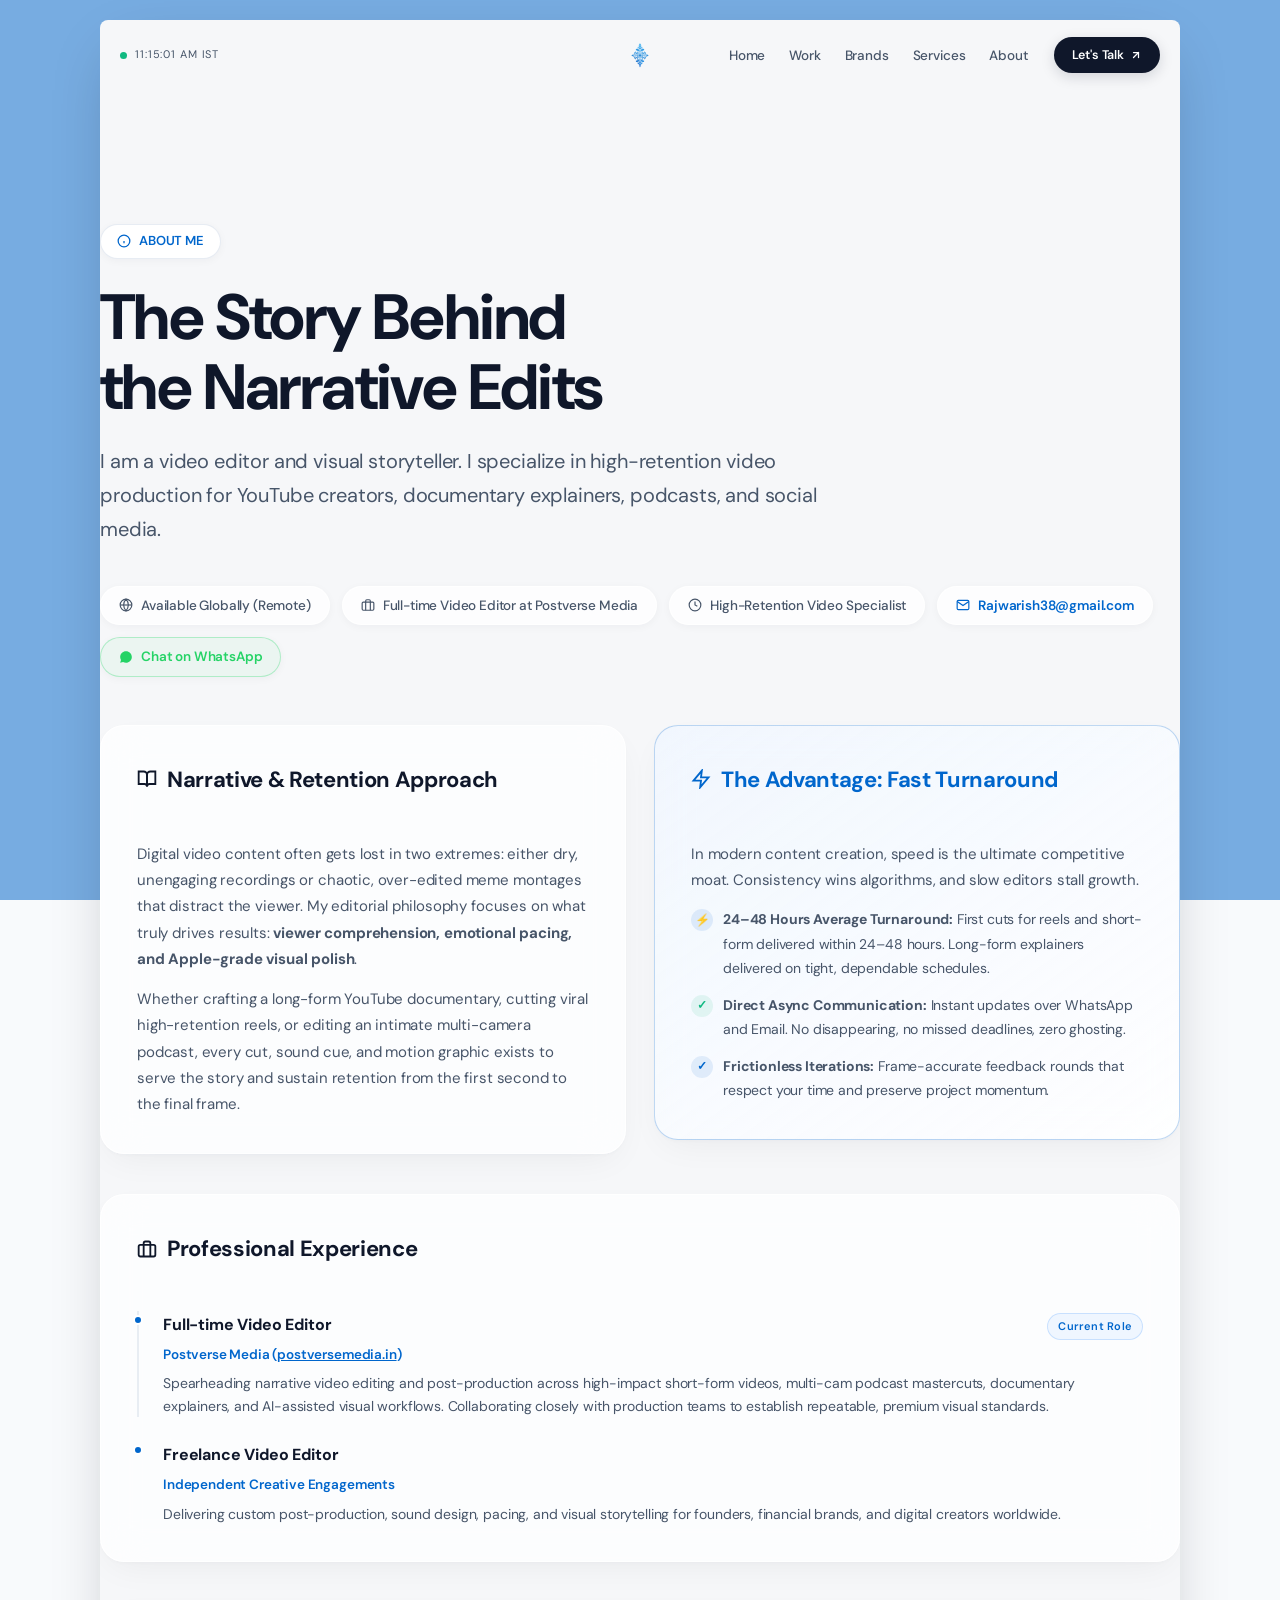
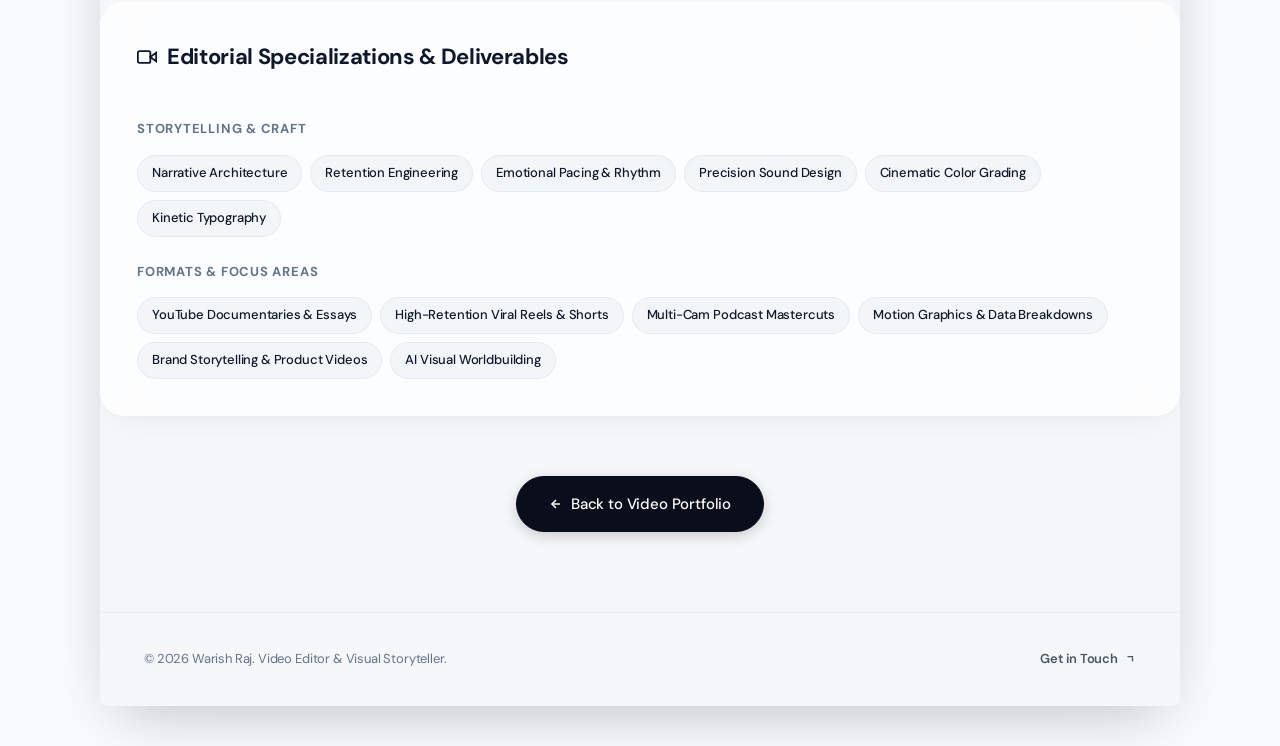
==== commit d5dff16c: "Remove dates from all project cards, lightbox modal, and about page" ====
--- a/about.html
+++ b/about.html
@@ -79,7 +79,7 @@
       </h1>
 
       <p class="about-lead-text">
-        I am a video editor and visual storyteller editing professionally since 2022. I specialize in high-retention video production for YouTube creators, documentary explainers, podcasts, and social media.
+        I am a video editor and visual storyteller. I specialize in high-retention video production for YouTube creators, documentary explainers, podcasts, and social media.
       </p>
 
       <!-- Key Profile Metadata Chips -->
@@ -94,7 +94,7 @@
         </div>
         <div class="about-meta-chip">
           <svg width="14" height="14" viewBox="0 0 24 24" fill="none" stroke="currentColor" stroke-width="2"><circle cx="12" cy="12" r="10"></circle><polyline points="12 6 12 12 16 14"></polyline></svg>
-          <span>Editing Professionally Since 2022</span>
+          <span>High-Retention Video Specialist</span>
         </div>
         <a href="mailto:Rajwarish38@gmail.com" class="about-meta-chip" style="color: var(--blue-primary); font-weight: 600;">
           <svg width="14" height="14" viewBox="0 0 24 24" fill="none" stroke="currentColor" stroke-width="2"><path d="M4 4h16c1.1 0 2 .9 2 2v12c0 1.1-.9 2-2 2H4c-1.1 0-2-.9-2-2V6c0-1.1.9-2 2-2z"></path><polyline points="22,6 12,13 2,6"></polyline></svg>
--- a/css/style.css
+++ b/css/style.css
@@ -974,7 +974,7 @@
 }
 
 .work-item--featured {
-  grid-column: span 2;
+  grid-column: span 1;
 }
 
 @media (max-width: 900px) {
@@ -1084,11 +1084,9 @@
   color: var(--amber-warm);
 }
 
-.work-item__year {
-  font-family: var(--font-mono);
-  font-size: 12px;
-  color: var(--ink-faint);
-  font-weight: 500;
+.work-item__year,
+.lightbox-year {
+  display: none !important;
 }
 
 .work-item__title {
@@ -2853,7 +2851,6 @@
   position: relative;
   width: 100%;
   height: 100%;
-  min-height: 420px;
   background: #000000;
   display: flex;
   flex-direction: column;
@@ -2865,85 +2862,6 @@
   flex: 1;
   border: none;
   display: block;
-  min-height: 380px;
   background: #000000;
 }
 
-.lightbox-player-bar {
-  display: flex;
-  align-items: center;
-  justify-content: space-between;
-  padding: 10px 18px;
-  background: #0a0e1a;
-  border-top: 1px solid rgba(255, 255, 255, 0.1);
-  font-size: 13px;
-  color: #cbd5e1;
-  z-index: 2;
-  gap: 12px;
-  flex-wrap: wrap;
-}
-
-.player-bar-left {
-  display: flex;
-  align-items: center;
-  gap: 8px;
-  flex-wrap: wrap;
-}
-
-.player-bar-dot {
-  width: 8px;
-  height: 8px;
-  border-radius: 50%;
-  background: #10b981;
-  box-shadow: 0 0 8px rgba(16, 185, 129, 0.6);
-  display: inline-block;
-}
-
-.player-bar-title {
-  font-weight: 600;
-  color: #f8fafc;
-  font-size: 13px;
-  letter-spacing: -0.01em;
-}
-
-.player-bar-hint {
-  font-size: 11.5px;
-  color: #94a3b8;
-  margin-left: 4px;
-}
-
-.player-bar-right {
-  display: flex;
-  align-items: center;
-  gap: 12px;
-}
-
-.player-bar-link {
-  color: #38bdf8;
-  font-weight: 500;
-  text-decoration: none;
-  font-size: 12.5px;
-  display: inline-flex;
-  align-items: center;
-  gap: 4px;
-  transition: color 0.15s ease;
-}
-
-.player-bar-link:hover {
-  color: #7dd3fc;
-  text-decoration: underline;
-}
-
-@media (max-width: 640px) {
-  .lightbox-player-wrapper {
-    min-height: 260px;
-  }
-  .lightbox-player-frame {
-    min-height: 220px;
-  }
-  .lightbox-player-bar {
-    padding: 8px 12px;
-    font-size: 12px;
-  }
-}
-
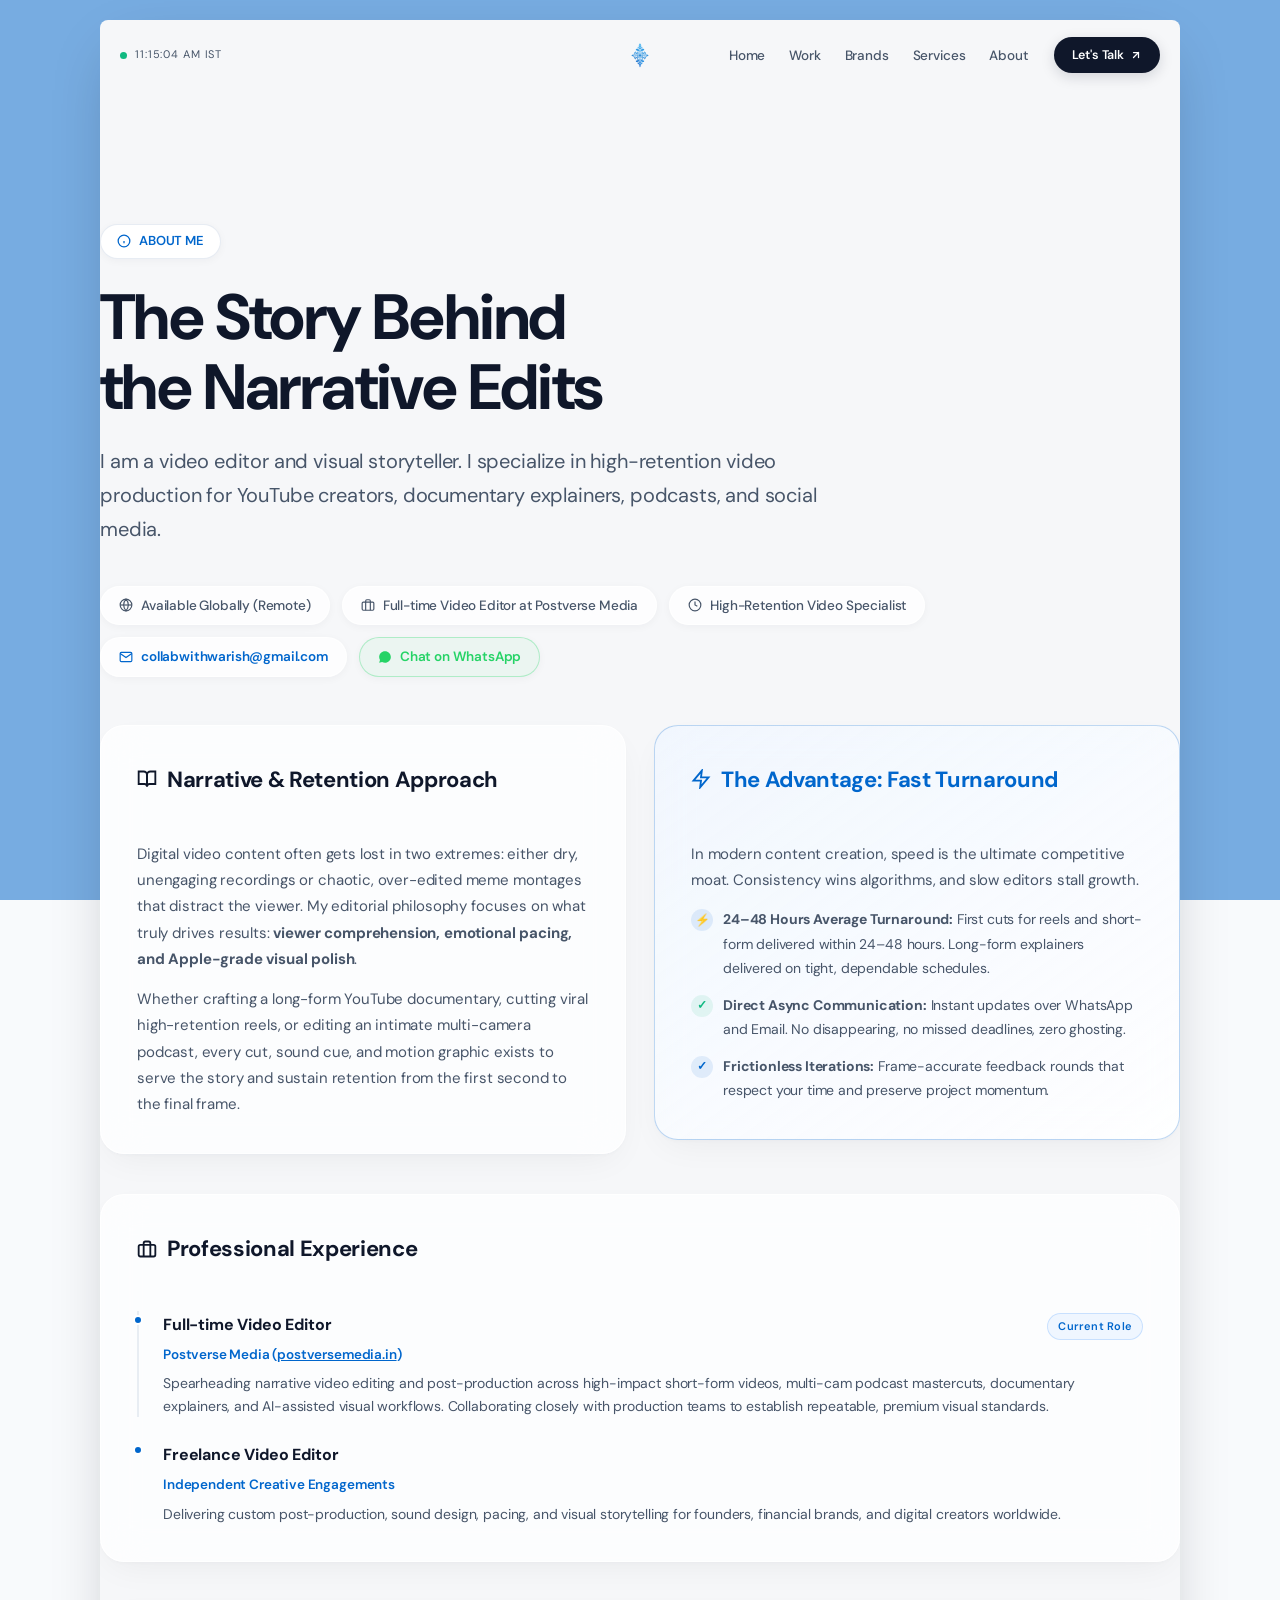
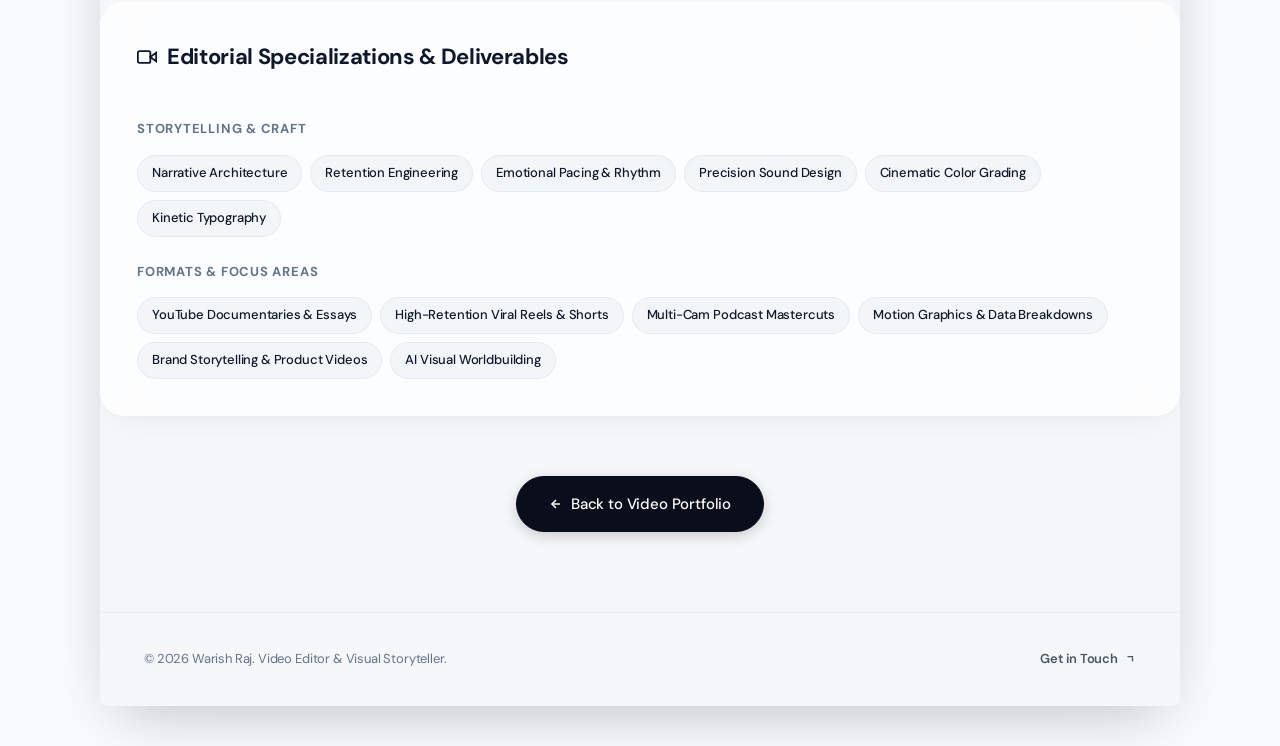
==== commit 6bdfa1fe: "Update email to collabwithwarish@gmail.com and enable direct email delivery" ====
--- a/about.html
+++ b/about.html
@@ -96,9 +96,9 @@
           <svg width="14" height="14" viewBox="0 0 24 24" fill="none" stroke="currentColor" stroke-width="2"><circle cx="12" cy="12" r="10"></circle><polyline points="12 6 12 12 16 14"></polyline></svg>
           <span>High-Retention Video Specialist</span>
         </div>
-        <a href="mailto:Rajwarish38@gmail.com" class="about-meta-chip" style="color: var(--blue-primary); font-weight: 600;">
+        <a href="mailto:collabwithwarish@gmail.com" class="about-meta-chip" style="color: var(--blue-primary); font-weight: 600;">
           <svg width="14" height="14" viewBox="0 0 24 24" fill="none" stroke="currentColor" stroke-width="2"><path d="M4 4h16c1.1 0 2 .9 2 2v12c0 1.1-.9 2-2 2H4c-1.1 0-2-.9-2-2V6c0-1.1.9-2 2-2z"></path><polyline points="22,6 12,13 2,6"></polyline></svg>
-          <span>Rajwarish38@gmail.com</span>
+          <span>collabwithwarish@gmail.com</span>
         </a>
         <a href="https://wa.me/919905657907?text=Hi%20Warish,%20I%20saw%20your%20about%20page%20and%20want%20to%20discuss%20a%20project." target="_blank" rel="noopener noreferrer" class="about-meta-chip" style="color: #25d366; font-weight: 600; border-color: rgba(37, 211, 102, 0.3); background: rgba(37, 211, 102, 0.05);">
           <svg width="14" height="14" viewBox="0 0 24 24" fill="currentColor"><path d="M12.031 6.172c-3.181 0-5.767 2.586-5.768 5.766-.001 1.298.38 2.27 1.019 3.287l-.711 2.598 2.669-.699c.969.529 1.831.815 2.791.815 3.18 0 5.767-2.587 5.768-5.766 0-3.18-2.587-5.801-5.768-5.801zm3.385 8.211c-.144.405-.837.774-1.17.824-.312.045-.694.07-2.029-.481-1.614-.668-2.659-2.316-2.739-2.424-.079-.107-.655-.87-.655-1.662 0-.792.417-1.182.565-1.341.149-.159.327-.198.435-.198.109 0 .218.002.313.007.101.005.236-.039.369.28.138.332.472 1.15.513 1.233.041.083.069.181.014.289-.055.108-.083.175-.164.271-.082.096-.173.215-.247.289-.083.082-.17.172-.073.338.097.166.432.714.928 1.155.638.568 1.176.745 1.342.827.166.083.264.069.362-.042.098-.111.417-.485.528-.652.111-.166.222-.139.375-.083.153.055.973.458 1.14.542.167.083.278.125.32.194.041.069.041.401-.103.806zM12 2C6.477 2 2 6.477 2 12c0 1.891.524 3.66 1.436 5.176L2 22l4.981-1.399C8.423 21.493 10.153 22 12 22c5.523 0 10-4.477 10-10S17.523 2 12 2z"/></svg>
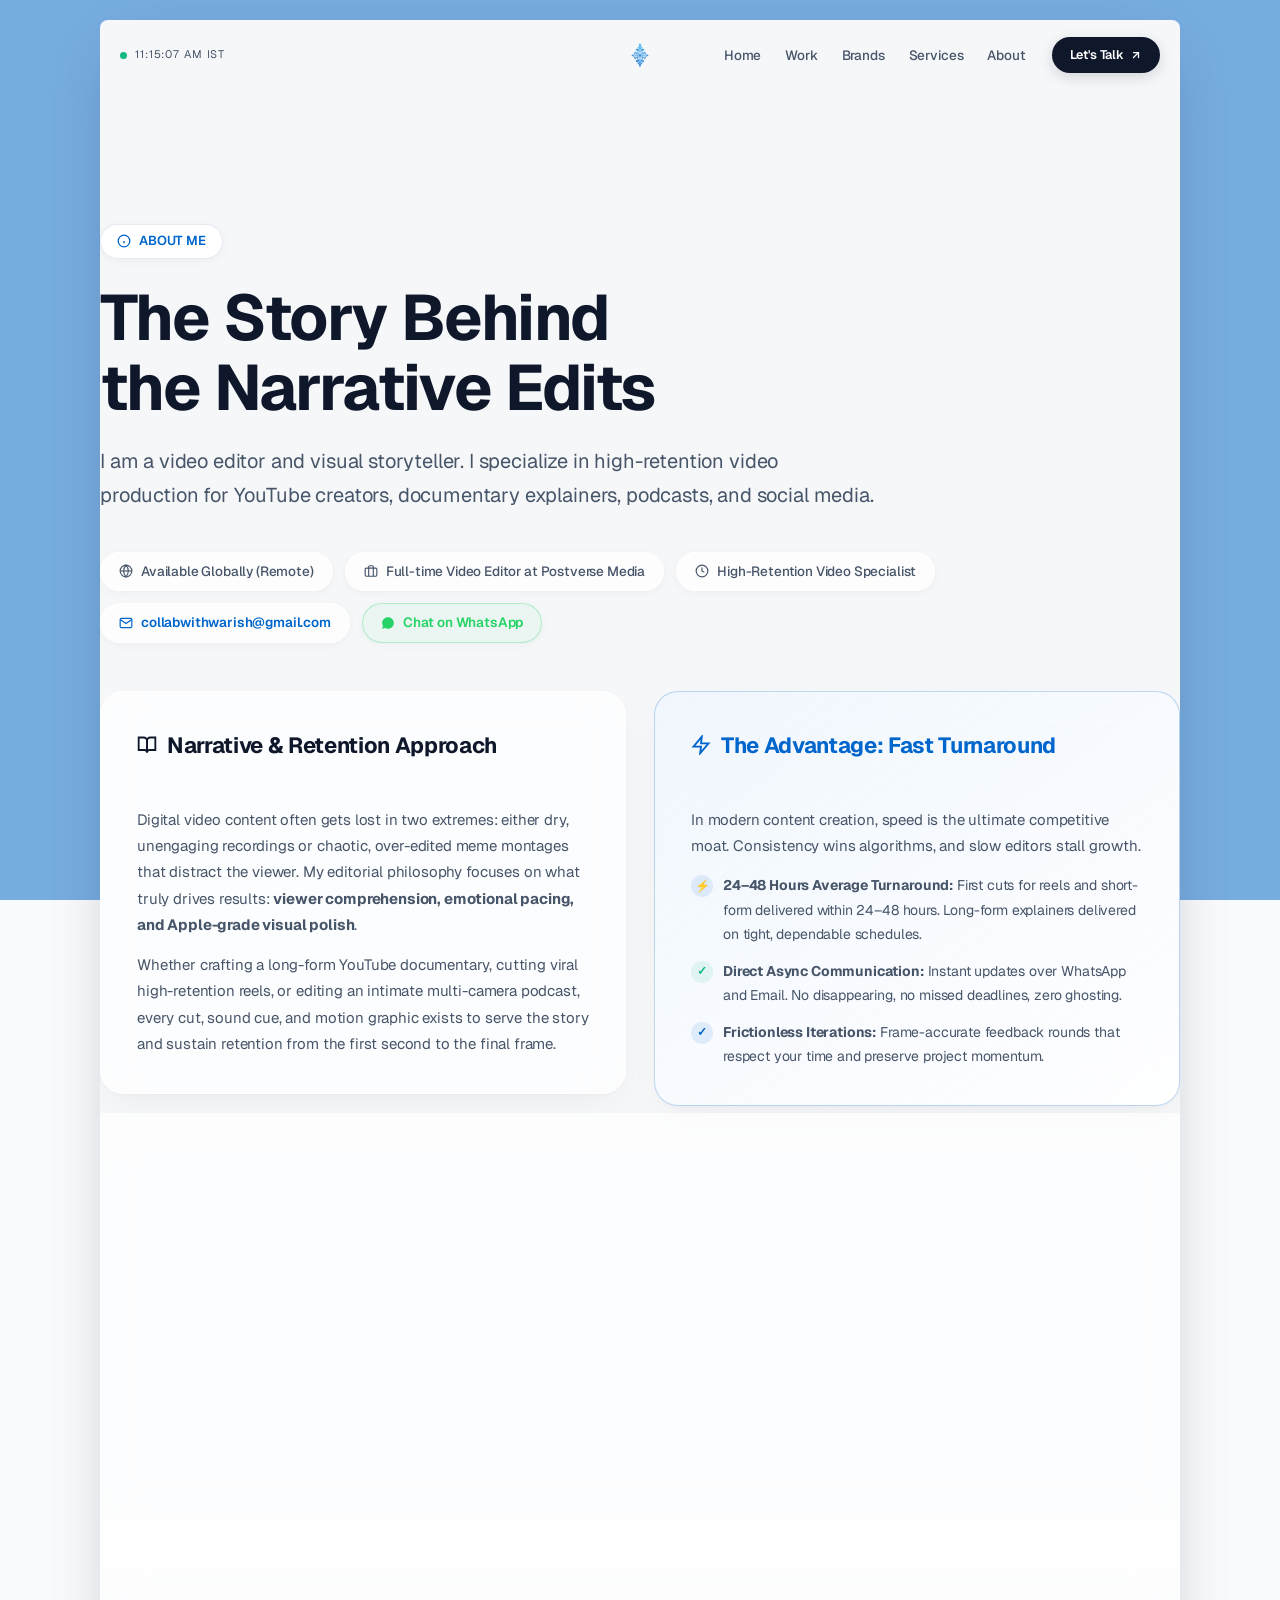
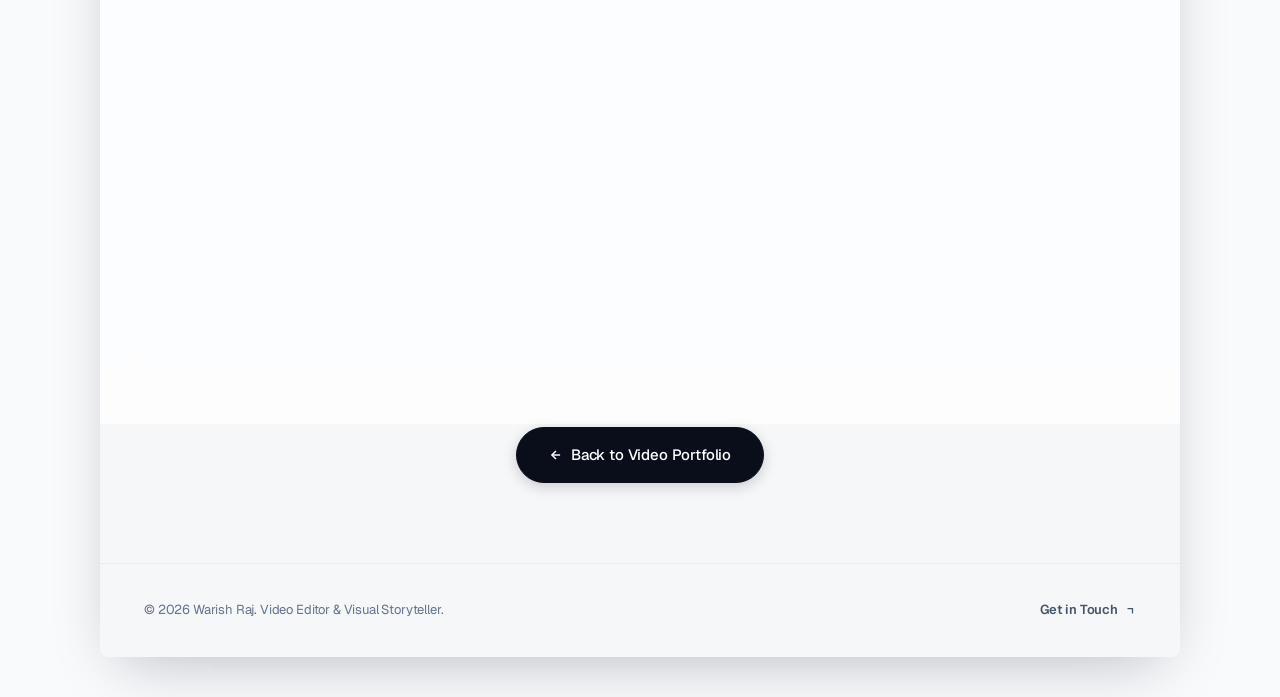
==== commit 2cce10e5: "Adopt Geist font everywhere, reduce text and elements, eliminate blank spaces, and make site ultra-m" ====
--- a/about.html
+++ b/about.html
@@ -9,10 +9,10 @@
   <!-- Favicon -->
   <link rel="icon" type="image/svg+xml" href="assets/icons/favicon.svg">
 
-  <!-- Primary Font: DM Sans via Google Fonts -->
+  <!-- Typography: Geist Font via Google Fonts -->
   <link rel="preconnect" href="https://fonts.googleapis.com">
   <link rel="preconnect" href="https://fonts.gstatic.com" crossorigin>
-  <link href="https://fonts.googleapis.com/css2?family=DM+Sans:ital,opsz,wght@0,9..40,100..1000;1,9..40,100..1000&display=swap" rel="stylesheet">
+  <link href="https://fonts.googleapis.com/css2?family=Geist:wght@300;400;500;600;700;800&family=Geist+Mono:wght@400;500;600&display=swap" rel="stylesheet">
 
   <!-- Stylesheet -->
   <link rel="stylesheet" href="css/style.css">
--- a/css/style.css
+++ b/css/style.css
@@ -1,28 +1,9 @@
 /* ==========================================================================
    WARISH RAJ — PORTFOLIO DESIGN SYSTEM
-   Theme: Minimalist Studio UI • Single Font System: DM Sans
+   Theme: Minimalist Studio UI • Single Font System: Geist
    ========================================================================== */
 
-/* DM Sans Variable Font (Local + CDN fallback) */
-@font-face {
-  font-family: 'DM Sans';
-  font-style: normal;
-  font-weight: 100 1000;
-  font-display: swap;
-  src: url('../assets/fonts/dmsans-normal.woff2') format('woff2'),
-       url('https://fonts.gstatic.com/s/dmsans/v17/rP2Hp2ywxg089UriCZOIHQ.woff2') format('woff2');
-}
-
-@font-face {
-  font-family: 'DM Sans';
-  font-style: italic;
-  font-weight: 100 1000;
-  font-display: swap;
-  src: url('../assets/fonts/dmsans-italic.woff2') format('woff2'),
-       url('https://fonts.gstatic.com/s/dmsans/v17/rP2Fp2ywxg089UriCZa4Hz-D.woff2') format('woff2');
-}
-
-@import url('https://fonts.googleapis.com/css2?family=DM+Sans:ital,opsz,wght@0,9..40,100..1000;1,9..40,100..1000&display=swap');
+@import url('https://fonts.googleapis.com/css2?family=Geist:wght@300;400;500;600;700;800&family=Geist+Mono:wght@400;500;600&display=swap');
 
 :root {
   /* Luminous Bright Palette */
@@ -58,11 +39,11 @@
   --green-status: #10b981;
   --green-subtle: #ecfdf5;
   
-  /* Single Typography System — DM Sans Everywhere */
-  --font-main: 'DM Sans', -apple-system, BlinkMacSystemFont, 'Segoe UI', Roboto, Helvetica, Arial, sans-serif;
+  /* Single Typography System — Geist Everywhere */
+  --font-main: 'Geist', -apple-system, BlinkMacSystemFont, 'Segoe UI', Roboto, Helvetica, Arial, sans-serif;
   --font-serif: var(--font-main);
   --font-sans: var(--font-main);
-  --font-mono: var(--font-main);
+  --font-mono: 'Geist Mono', ui-monospace, SFMono-Regular, Menlo, Monaco, Consolas, monospace;
   
   /* Apple Squircle Geometry */
   --radius-xs: 8px;
@@ -103,7 +84,7 @@
 
 html, body, button, input, textarea, select, optgroup,
 h1, h2, h3, h4, h5, h6, p, span, a, label, li, ul, ol, strong, em, b, i {
-  font-family: 'DM Sans', -apple-system, BlinkMacSystemFont, 'Segoe UI', Roboto, Helvetica, Arial, sans-serif !important;
+  font-family: 'Geist', -apple-system, BlinkMacSystemFont, 'Segoe UI', Roboto, Helvetica, Arial, sans-serif !important;
 }
 
 body {
@@ -134,7 +115,7 @@
 
 button, input, textarea, select {
   font: inherit;
-  font-family: 'DM Sans', sans-serif !important;
+  font-family: 'Geist', sans-serif !important;
   color: inherit;
   background: transparent;
   border: none;
@@ -469,12 +450,12 @@
    Hero Section — Exact Visuals That Scale Layout
    ========================================================================== */
 .hero-viewport {
-  min-height: calc(100vh - 40px);
+  min-height: auto;
   display: flex;
   flex-direction: column;
-  justify-content: space-between;
-  align-items: center;
-  padding: 24px 36px 18px;
+  justify-content: flex-start;
+  align-items: center;
+  padding: 32px 32px 56px;
   box-sizing: border-box;
   position: relative;
   text-align: center;
@@ -482,8 +463,7 @@
 
 @media (max-width: 768px) {
   .hero-viewport {
-    min-height: calc(100vh - 16px);
-    padding: 18px 16px 14px;
+    padding: 20px 16px 40px;
   }
 }
 
@@ -519,43 +499,49 @@
 
 .hero__inner {
   width: 100%;
-  max-width: 880px;
-  margin: auto 0;
+  max-width: 820px;
+  margin: 40px 0 0;
   display: flex;
   flex-direction: column;
   align-items: center;
-  padding: 12px 0 24px;
+  padding: 0;
+}
+
+@media (max-width: 768px) {
+  .hero__inner {
+    margin: 24px 0 0;
+  }
 }
 
 /* Badge */
 .badge {
   display: inline-flex;
   align-items: center;
-  gap: 10px;
-  padding: 7px 18px 7px 14px;
+  gap: 8px;
+  padding: 6px 14px;
   border-radius: var(--radius-pill);
   background: #ffffff;
   border: 1px solid rgba(10, 14, 26, 0.08);
-  font-size: 13px;
+  font-size: 12.5px;
   font-weight: 500;
   color: #4a5266;
-  margin-bottom: 24px;
-  box-shadow: 0 4px 16px -8px rgba(10, 14, 26, 0.1);
+  margin-bottom: 20px;
+  box-shadow: 0 2px 8px rgba(10, 14, 26, 0.04);
   animation: fadeUp 0.8s var(--ease-apple) both;
 }
 
 .badge__dot {
-  width: 8px;
-  height: 8px;
+  width: 7px;
+  height: 7px;
   border-radius: 50%;
-  background: #2f6df3;
-  box-shadow: 0 0 0 0 rgba(47, 109, 243, 0.4);
+  background: #10b981;
+  box-shadow: 0 0 0 0 rgba(16, 185, 129, 0.4);
   animation: badgePulse 2s ease-in-out infinite;
 }
 
 @keyframes badgePulse {
-  0%, 100% { box-shadow: 0 0 0 0 rgba(47, 109, 243, 0.4); }
-  50% { box-shadow: 0 0 0 6px rgba(47, 109, 243, 0); }
+  0%, 100% { box-shadow: 0 0 0 0 rgba(16, 185, 129, 0.4); }
+  50% { box-shadow: 0 0 0 5px rgba(16, 185, 129, 0); }
 }
 
 .badge__text {
@@ -843,97 +829,143 @@
    Section Headers & Common Structure
    ========================================================================== */
 .section {
-  padding: 90px 48px;
+  padding: 60px 32px;
   position: relative;
-  border-top: 1px solid var(--line-divider);
+  border-top: 1px solid rgba(0, 0, 0, 0.06);
 }
 
 @media (max-width: 768px) {
   .section {
-    padding: 64px 20px;
+    padding: 40px 18px;
   }
 }
 
 .section-header {
-  max-width: 820px;
-  margin: 0 auto 50px;
+  max-width: 720px;
+  margin: 0 auto 24px;
   text-align: center;
 }
 
 .section-header--left {
   text-align: left;
-  margin: 0 0 40px;
+  margin: 0 0 24px;
 }
 
 .section-eyebrow {
   display: inline-block;
   font-family: var(--font-mono);
   font-size: 11px;
-  font-weight: 700;
-  letter-spacing: 0.16em;
+  font-weight: 600;
+  letter-spacing: 0.12em;
   text-transform: uppercase;
   color: var(--blue-primary);
-  margin-bottom: 12px;
+  margin-bottom: 8px;
 }
 
 .section-title {
-  font-family: var(--font-serif);
-  font-size: clamp(32px, 4.2vw, 54px);
-  font-weight: 600;
+  font-family: var(--font-sans);
+  font-size: clamp(28px, 3.6vw, 44px);
+  font-weight: 700;
   line-height: 1.15;
-  letter-spacing: -0.02em;
-  color: var(--ink-primary);
-  margin-bottom: 16px;
+  letter-spacing: -0.03em;
+  color: var(--ink-primary);
+  margin-bottom: 8px;
 }
 
 .section-title em, .section-title .accent-text {
   font-style: normal;
-  font-weight: 600;
+  font-weight: 700;
   color: var(--blue-primary);
 }
 
 .section-desc {
-  font-size: clamp(15px, 1.4vw, 17px);
+  font-size: clamp(14px, 1.2vw, 16px);
   color: var(--ink-secondary);
-  line-height: 1.65;
+  line-height: 1.5;
 }
 
 /* ==========================================================================
    Apple Segmented Filter Controls
    ========================================================================== */
+.filter-wrapper {
+  display: flex;
+  justify-content: center;
+  width: 100%;
+  margin-bottom: 28px;
+}
+
 .filter-container {
   display: inline-flex;
   align-items: center;
   justify-content: center;
   gap: 4px;
   flex-wrap: wrap;
-  margin: 0 auto 48px;
-  padding: 6px;
-  background: rgba(241, 245, 249, 0.85);
-  backdrop-filter: blur(16px);
-  border: 1px solid var(--glass-border-subtle);
+  padding: 4px;
+  background: #f1f5f9;
+  border: 1px solid rgba(0, 0, 0, 0.06);
   border-radius: var(--radius-pill);
-  box-shadow: var(--shadow-sm), var(--glass-highlight);
 }
 
 .filter-btn {
-  padding: 7px 18px;
+  display: inline-flex;
+  align-items: center;
+  gap: 6px;
+  padding: 6px 14px;
+  font-family: var(--font-sans);
   font-size: 13px;
-  font-weight: 600;
+  font-weight: 500;
   border-radius: var(--radius-pill);
   background: transparent;
   color: var(--ink-secondary);
+  border: none;
+  cursor: pointer;
   transition: all var(--transition-fast);
+  white-space: nowrap;
+  user-select: none;
 }
 
 .filter-btn:hover {
   color: var(--ink-primary);
+  background: rgba(255, 255, 255, 0.6);
 }
 
 .filter-btn.active {
   background: #ffffff;
   color: var(--ink-primary);
-  box-shadow: 0 2px 8px rgba(15, 23, 42, 0.08);
+  font-weight: 600;
+  box-shadow: 0 1px 3px rgba(0, 0, 0, 0.08);
+}
+
+.filter-count {
+  display: inline-flex;
+  align-items: center;
+  justify-content: center;
+  min-width: 18px;
+  height: 18px;
+  padding: 0 5px;
+  font-size: 10.5px;
+  font-weight: 600;
+  border-radius: var(--radius-pill);
+  background: rgba(148, 163, 184, 0.2);
+  color: var(--ink-secondary);
+  transition: all var(--transition-fast);
+}
+
+.filter-btn.active .filter-count {
+  background: rgba(0, 102, 204, 0.1);
+  color: var(--blue-primary);
+}
+
+@media (max-width: 768px) {
+  .filter-container {
+    gap: 3px;
+    padding: 3px;
+  }
+  .filter-btn {
+    padding: 5px 10px;
+    font-size: 12px;
+    gap: 5px;
+  }
 }
 
 /* ==========================================================================
@@ -941,61 +973,60 @@
    ========================================================================== */
 .work-grid {
   display: grid;
-  grid-template-columns: repeat(2, 1fr);
-  gap: 32px;
-}
-
-@media (max-width: 900px) {
+  grid-template-columns: repeat(3, 1fr);
+  gap: 20px;
+}
+
+@media (max-width: 1080px) {
+  .work-grid {
+    grid-template-columns: repeat(2, 1fr);
+    gap: 16px;
+  }
+}
+
+@media (max-width: 680px) {
   .work-grid {
     grid-template-columns: 1fr;
-    gap: 28px;
+    gap: 16px;
   }
 }
 
 .work-item {
   position: relative;
-  background: var(--bg-card);
-  backdrop-filter: blur(28px) saturate(180%);
-  -webkit-backdrop-filter: blur(28px) saturate(180%);
-  border: 1px solid var(--glass-border);
-  border-radius: var(--radius-lg);
+  background: #ffffff;
+  border: 1px solid rgba(0, 0, 0, 0.07);
+  border-radius: 14px;
   overflow: hidden;
   display: flex;
   flex-direction: column;
-  transition: transform var(--transition-smooth), box-shadow var(--transition-smooth), border-color var(--transition-smooth);
+  transition: transform 0.25s var(--ease-apple), box-shadow 0.25s var(--ease-apple), border-color 0.2s ease;
   cursor: pointer;
-  box-shadow: var(--shadow-card), var(--glass-highlight);
+  box-shadow: 0 1px 3px rgba(0, 0, 0, 0.04);
 }
 
 .work-item:hover {
-  transform: translateY(-5px);
-  border-color: #cbd5e1;
-  box-shadow: var(--shadow-hover);
+  transform: translateY(-4px);
+  border-color: rgba(0, 0, 0, 0.16);
+  box-shadow: 0 12px 28px -6px rgba(0, 0, 0, 0.08);
 }
 
 .work-item--featured {
   grid-column: span 1;
-}
-
-@media (max-width: 900px) {
-  .work-item--featured {
-    grid-column: span 1;
-  }
 }
 
 .work-item__media {
   position: relative;
   aspect-ratio: 16 / 9;
-  background: #ffffff;
+  background: #f8fafc;
   overflow: hidden;
-  border-bottom: 1px solid var(--line-divider);
+  border-bottom: 1px solid rgba(0, 0, 0, 0.05);
 }
 
 .work-item__thumb {
   width: 100%;
   height: 100%;
   object-fit: cover;
-  transition: transform 0.6s var(--ease-apple);
+  transition: transform 0.5s var(--ease-apple);
 }
 
 .work-item:hover .work-item__thumb {
@@ -1015,22 +1046,22 @@
 
 .work-item:hover .work-item__overlay {
   opacity: 1;
-  background: rgba(15, 23, 42, 0.2);
+  background: rgba(15, 23, 42, 0.15);
 }
 
 .work-item__play {
-  width: 60px;
-  height: 60px;
+  width: 52px;
+  height: 52px;
   border-radius: 50%;
-  background: rgba(255, 255, 255, 0.95);
+  background: rgba(255, 255, 255, 0.96);
   backdrop-filter: blur(12px);
   color: var(--ink-primary);
   display: flex;
   align-items: center;
   justify-content: center;
-  padding-left: 3px;
-  box-shadow: 0 10px 30px rgba(15, 23, 42, 0.25);
-  transform: scale(0.85);
+  padding-left: 2px;
+  box-shadow: 0 8px 24px rgba(15, 23, 42, 0.18);
+  transform: scale(0.88);
   transition: transform var(--transition-smooth);
 }
 
@@ -1039,7 +1070,7 @@
 }
 
 .work-item__content {
-  padding: 26px 30px 28px;
+  padding: 16px 18px 20px;
   display: flex;
   flex-direction: column;
   flex: 1;
@@ -1048,9 +1079,8 @@
 .work-item__meta-top {
   display: flex;
   align-items: center;
-  justify-content: space-between;
-  gap: 12px;
-  margin-bottom: 12px;
+  gap: 8px;
+  margin-bottom: 8px;
 }
 
 .work-item__tags {
@@ -1061,27 +1091,26 @@
 }
 
 .tag {
-  font-family: var(--font-mono);
+  font-family: var(--font-sans);
   font-size: 11px;
-  font-weight: 600;
-  padding: 3px 10px;
+  font-weight: 500;
+  padding: 2px 8px;
   border-radius: var(--radius-pill);
-  background: rgba(241, 245, 249, 0.9);
-  border: 1px solid var(--glass-border-subtle);
+  background: #f1f5f9;
+  border: 1px solid rgba(0, 0, 0, 0.05);
   color: var(--ink-secondary);
-  letter-spacing: 0.02em;
 }
 
 .tag--accent {
-  background: var(--blue-subtle);
-  border-color: rgba(191, 219, 254, 0.8);
+  background: rgba(0, 102, 204, 0.08);
+  border-color: rgba(0, 102, 204, 0.15);
   color: var(--blue-primary);
 }
 
 .tag--gold {
-  background: var(--amber-subtle);
-  border-color: rgba(253, 230, 138, 0.8);
-  color: var(--amber-warm);
+  background: #fef3c7;
+  border-color: rgba(245, 158, 11, 0.2);
+  color: #b45309;
 }
 
 .work-item__year,
@@ -1090,12 +1119,12 @@
 }
 
 .work-item__title {
-  font-size: 21px;
-  font-weight: 700;
-  line-height: 1.3;
-  letter-spacing: -0.02em;
-  color: var(--ink-primary);
-  margin-bottom: 10px;
+  font-size: 15.5px;
+  font-weight: 600;
+  line-height: 1.35;
+  letter-spacing: -0.015em;
+  color: var(--ink-primary);
+  margin-bottom: 0;
   transition: color var(--transition-fast);
 }
 
@@ -1103,35 +1132,10 @@
   color: var(--blue-primary);
 }
 
-.work-item__desc {
-  font-size: 14.5px;
-  color: var(--ink-secondary);
-  line-height: 1.62;
-  margin-bottom: 18px;
-}
-
+/* Hide verbose desc and redundant cta on cards to keep site minimal */
+.work-item__desc,
 .work-item__footer {
-  margin-top: auto;
-  display: flex;
-  align-items: center;
-  justify-content: flex-end;
-  padding-top: 14px;
-  border-top: 1px solid var(--line-divider);
-}
-
-.work-item__cta {
-  font-size: 13.5px;
-  font-weight: 600;
-  color: var(--blue-primary);
-  display: inline-flex;
-  align-items: center;
-  gap: 4px;
-  transition: transform var(--transition-fast), color var(--transition-fast);
-}
-
-.work-item:hover .work-item__cta {
-  color: #1d4ed8;
-  transform: translateX(4px);
+  display: none !important;
 }
 
 /* ==========================================================================
@@ -1721,135 +1725,63 @@
 }
 
 /* ==========================================================================
-   Services Section (Frosted Apple Cards)
+   Services Section (Minimalist Capabilities Grid)
    ========================================================================== */
 .services-grid {
   display: grid;
-  grid-template-columns: repeat(2, 1fr);
-  gap: 28px;
-}
-
-@media (max-width: 820px) {
+  grid-template-columns: repeat(4, 1fr);
+  gap: 16px;
+}
+
+@media (max-width: 960px) {
+  .services-grid {
+    grid-template-columns: repeat(2, 1fr);
+    gap: 14px;
+  }
+}
+
+@media (max-width: 580px) {
   .services-grid {
     grid-template-columns: 1fr;
-    gap: 20px;
-  }
-}
-
-/* ==========================================================================
-   Advantage Banner & Fast Delivery Highlights
-   ========================================================================== */
-.advantage-banner {
-  background: linear-gradient(135deg, rgba(239, 246, 255, 0.8) 0%, rgba(255, 255, 255, 0.95) 100%);
-  border: 1px solid rgba(191, 219, 254, 0.85);
-  border-radius: var(--radius-xl);
-  padding: 40px 36px;
-  margin-top: 48px;
-  box-shadow: var(--shadow-card);
-}
-
-.advantage-banner__header {
-  max-width: 720px;
-  margin-bottom: 30px;
-}
-
-.advantage-banner__title {
-  font-size: clamp(22px, 2.6vw, 30px);
-  font-weight: 700;
-  letter-spacing: -0.02em;
-  color: var(--ink-primary);
-  margin: 12px 0 8px;
-}
-
-.advantage-banner__desc {
-  font-size: 15px;
-  color: var(--ink-secondary);
-  line-height: 1.6;
-}
-
-.advantage-grid {
-  display: grid;
-  grid-template-columns: repeat(4, 1fr);
-  gap: 18px;
-}
-
-@media (max-width: 1024px) {
-  .advantage-grid {
-    grid-template-columns: repeat(2, 1fr);
-  }
-}
-
-@media (max-width: 640px) {
-  .advantage-banner {
-    padding: 28px 20px;
-  }
-  .advantage-grid {
-    grid-template-columns: 1fr;
-    gap: 14px;
-  }
-}
-
-.advantage-card {
-  background: rgba(255, 255, 255, 0.9);
-  backdrop-filter: blur(12px);
-  border: 1px solid rgba(226, 232, 240, 0.8);
-  border-radius: var(--radius-md);
-  padding: 22px 20px;
-  transition: transform var(--transition-fast), box-shadow var(--transition-fast), border-color var(--transition-fast);
-}
-
-.advantage-card:hover {
-  transform: translateY(-3px);
-  box-shadow: var(--shadow-card);
-  border-color: rgba(0, 102, 204, 0.35);
-}
-
-.advantage-card__icon {
-  font-size: 24px;
-  margin-bottom: 12px;
-  display: inline-block;
-}
-
-.advantage-card__title {
-  font-size: 15.5px;
-  font-weight: 700;
-  letter-spacing: -0.01em;
-  color: var(--ink-primary);
-  margin-bottom: 6px;
-}
-
-.advantage-card__desc {
+    gap: 12px;
+  }
+}
+
+.service-card {
+  background: #ffffff;
+  border: 1px solid rgba(0, 0, 0, 0.07);
+  border-radius: 14px;
+  padding: 24px 22px;
+  display: flex;
+  flex-direction: column;
+  transition: all 0.2s ease;
+  box-shadow: 0 1px 3px rgba(0, 0, 0, 0.03);
+}
+
+.service-card:hover {
+  border-color: rgba(0, 0, 0, 0.16);
+  transform: translateY(-2px);
+  box-shadow: 0 8px 24px -4px rgba(0, 0, 0, 0.05);
+}
+
+.service-card__media,
+.service-card__badge {
+  display: none !important;
+}
+
+.service-title {
+  font-size: 16.5px;
+  font-weight: 600;
+  letter-spacing: -0.015em;
+  color: var(--ink-primary);
+  margin-bottom: 8px;
+}
+
+.service-desc {
   font-size: 13.5px;
   color: var(--ink-secondary);
-  line-height: 1.55;
-}
-
-.service-card {
-  background: var(--bg-card);
-  backdrop-filter: blur(28px);
-  border: 1px solid var(--glass-border);
-  border-radius: var(--radius-lg);
-  padding: 0;
-  display: flex;
-  flex-direction: column;
-  transition: all var(--transition-smooth);
-  box-shadow: var(--shadow-card), var(--glass-highlight);
-  position: relative;
-  overflow: hidden;
-}
-
-.service-card:hover {
-  border-color: #cbd5e1;
-  transform: translateY(-4px);
-  box-shadow: var(--shadow-hover);
-}
-
-.service-card__media {
-  width: 100%;
-  height: 180px;
-  position: relative;
-  overflow: hidden;
-  background: #f1f5f9;
+  line-height: 1.5;
+  margin: 0;
 }
 
 .service-card__thumb {
